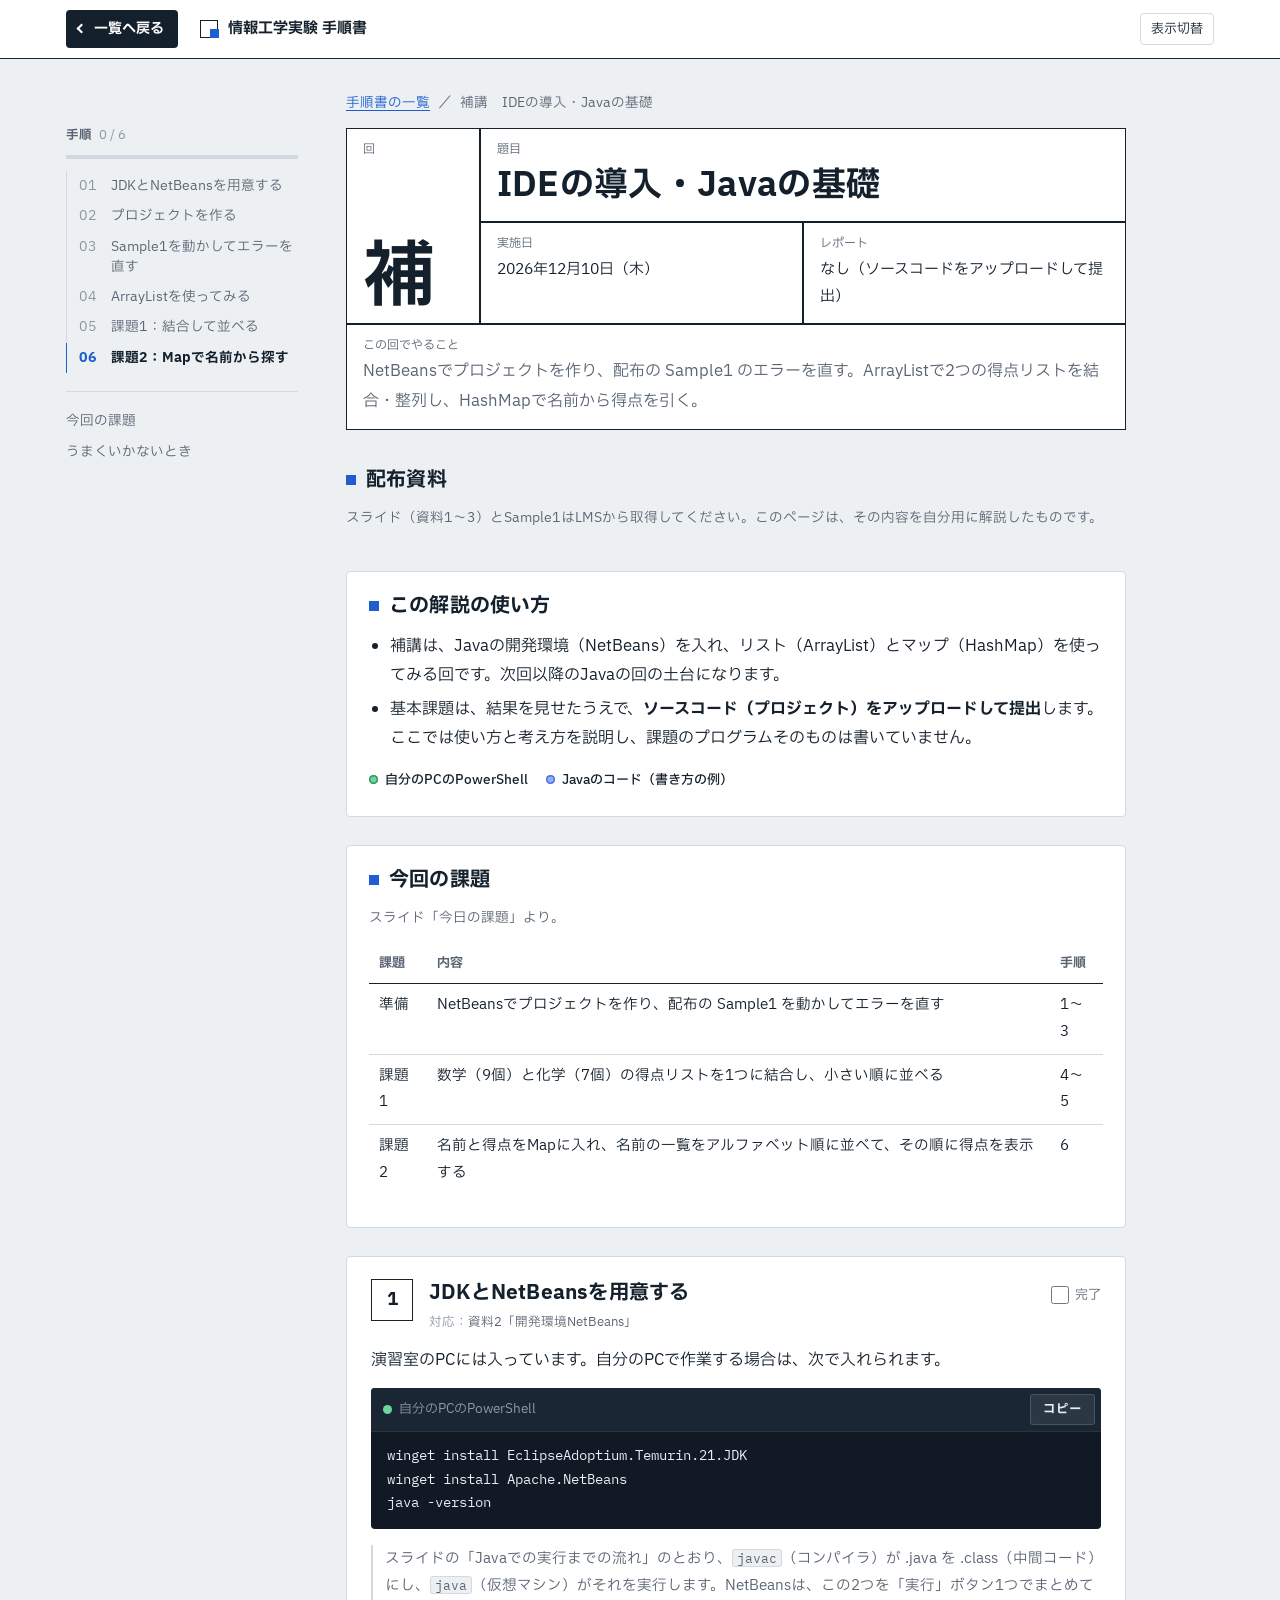
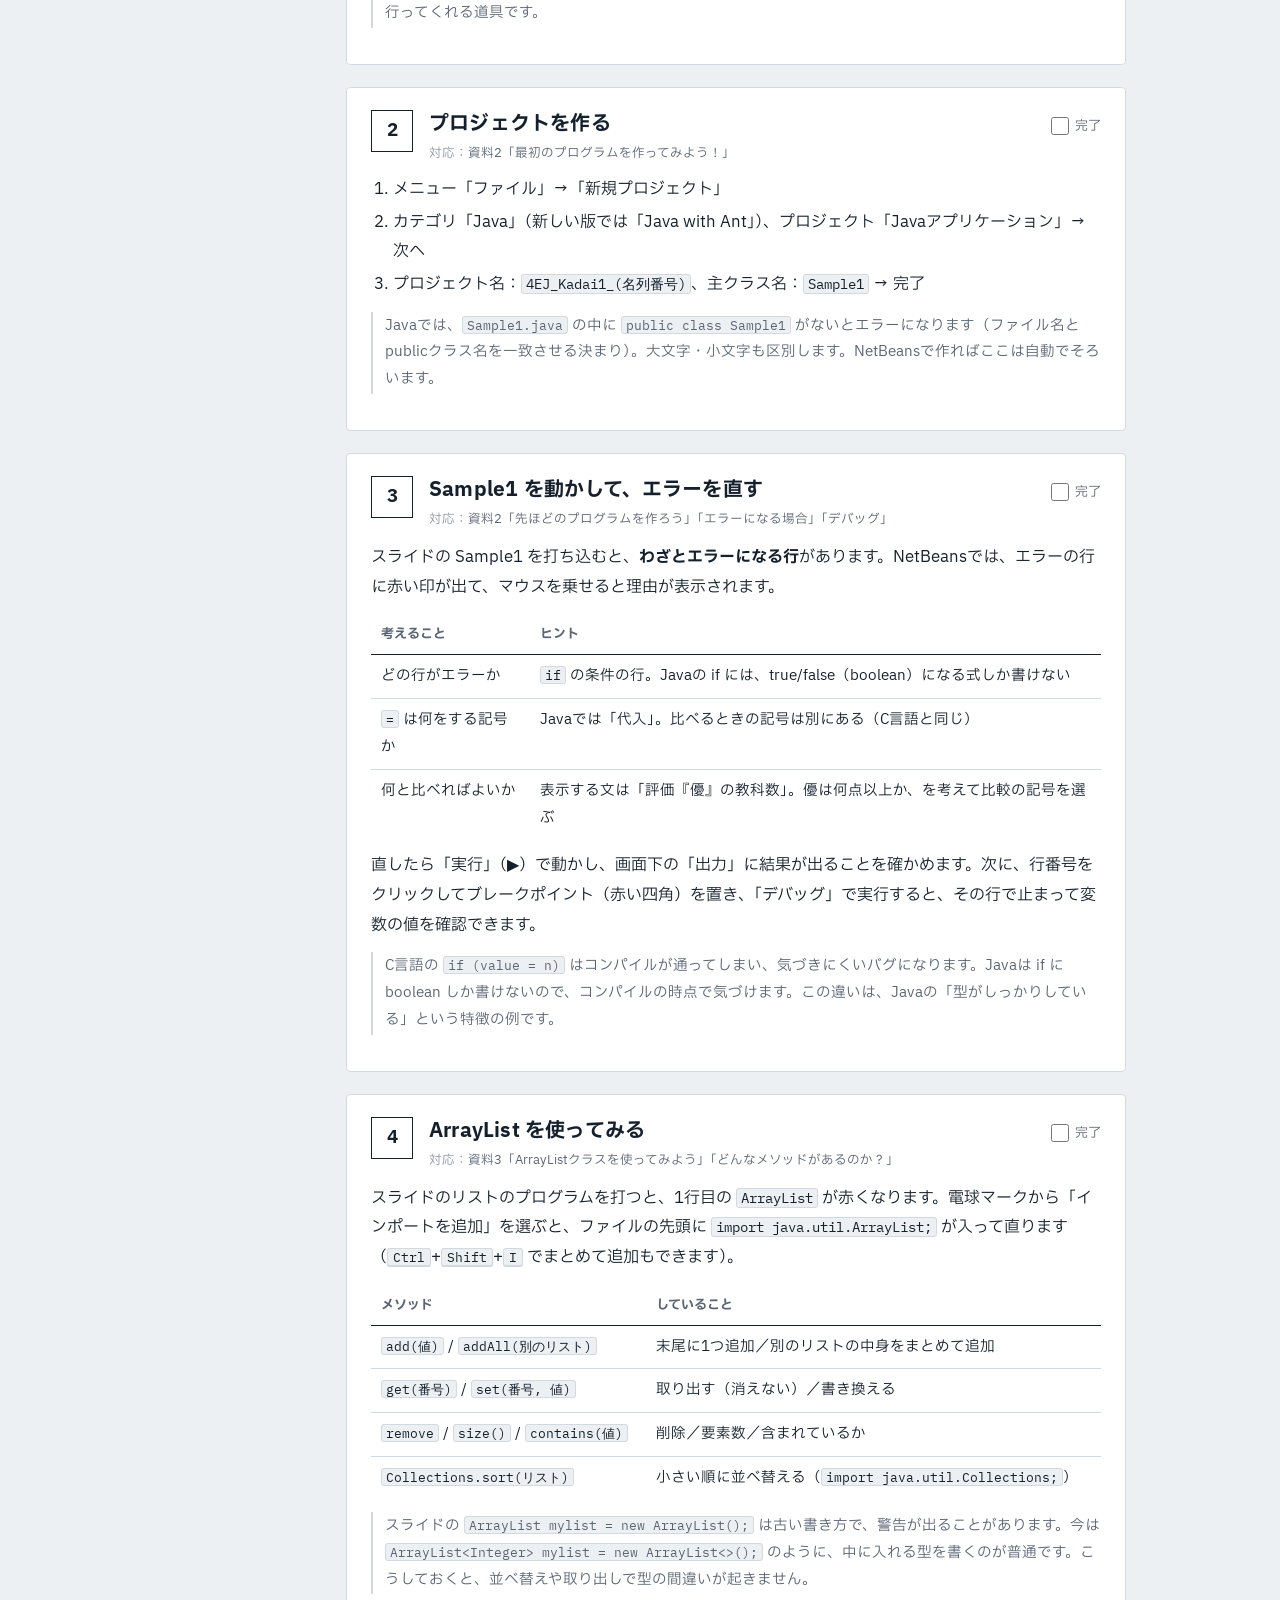
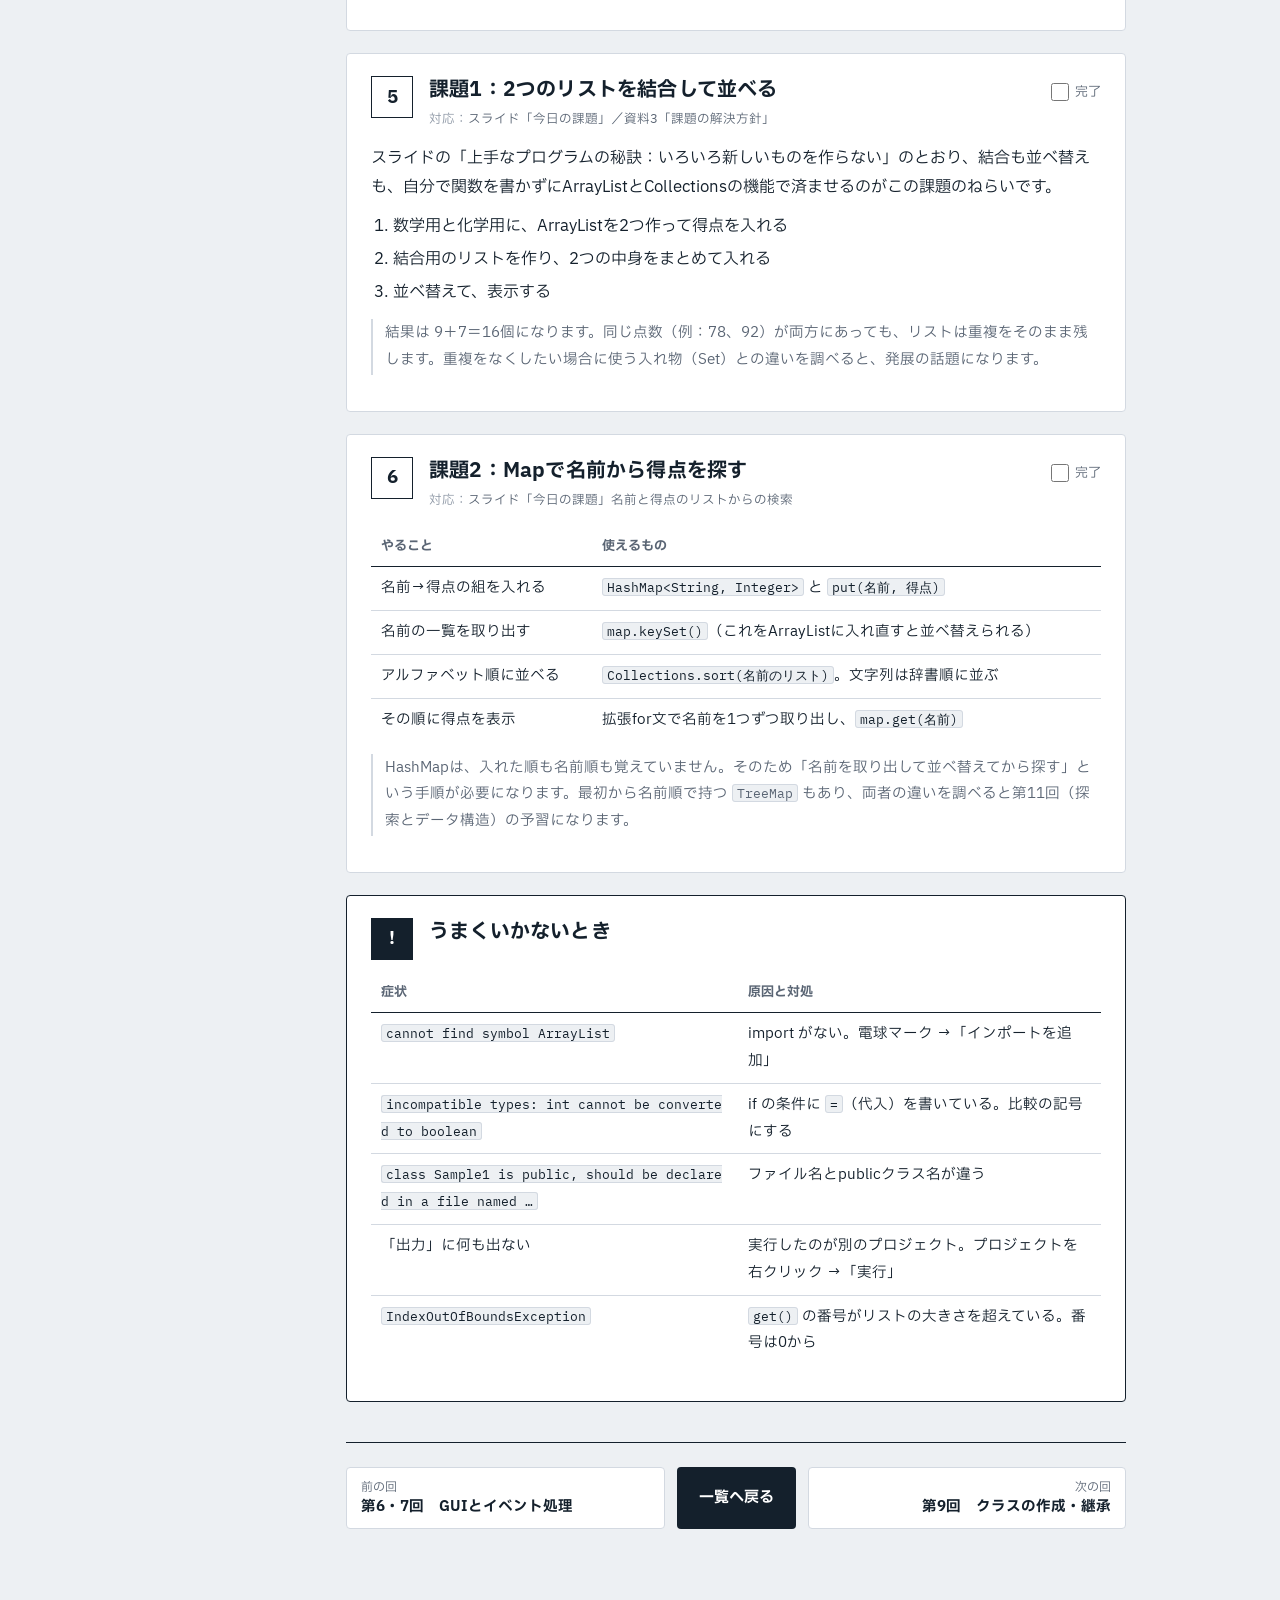
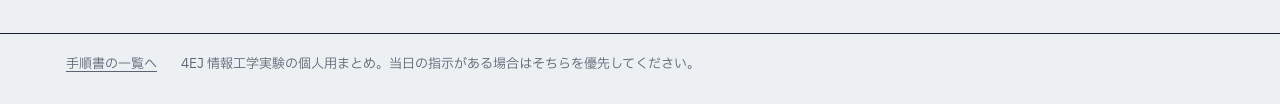
==== lab-hoko.html @ 569abc3a "第2回につまずき解説を追加、第6〜11回の解説ページを追加 Co-Authored-By: Claude Opus 5.5 <noreply@anthropic.com> Claude-Session" ====
<!DOCTYPE html>
<html lang="ja">
<head>
<meta charset="utf-8">
<meta name="viewport" content="width=device-width, initial-scale=1, viewport-fit=cover">
<title>補講 IDEの導入・Javaの基礎｜情報工学実験 手順書</title>
<meta name="description" content="NetBeansの導入と、ArrayList・HashMapを使う補講の課題の考え方。">
<meta name="theme-color" content="#14202C">
<link rel="preconnect" href="https://fonts.googleapis.com"><link rel="preconnect" href="https://fonts.gstatic.com" crossorigin>
<link href="https://fonts.googleapis.com/css2?family=IBM+Plex+Mono:wght@400;500&family=IBM+Plex+Sans+JP:wght@400;500;700&display=swap" rel="stylesheet">
<link rel="stylesheet" href="assets/style.css?v=20261013d">
</head>
<body data-lab="lab-hoko" data-label-ssh="Javaのコード（書き方の例）" data-label-win="自分のPCのPowerShell">
<a class="skip" href="#content">本文へ移動</a>
<header class="topbar"><div class="topbar-in">
  <a class="back" href="./">一覧へ戻る</a>
  <a class="brand brand-sub" href="./"><span class="brand-mark" aria-hidden="true"></span>情報工学実験 手順書</a>
  <div class="top-right">
    <button class="theme-btn" id="theme-btn" type="button">表示切替</button>
  </div>
</div></header>
<div class="layout">
  <aside class="rail" aria-label="手順の目次"><div class="rail-in">
    <p class="rail-title">手順 <span class="rail-prog" id="prog-text" aria-live="polite"></span></p>
    <div class="prog-track rail-track"><div class="prog-fill" id="prog-fill"></div></div>
    <ol id="toc"></ol>
    <ul class="rail-extra"><li><a href="#mission">今回の課題</a></li><li><a href="#trouble">うまくいかないとき</a></li></ul>
  </div></aside>
  <main id="content">
<nav class="crumb" aria-label="現在の位置"><a href="./">手順書の一覧</a><span aria-hidden="true">／</span><span>補講　IDEの導入・Javaの基礎</span></nav>
<section class="tb" aria-label="この回の概要">
  <div class="tb-no"><span class="tb-k">回</span><span class="tb-num">補</span></div>
  <div class="tb-title"><span class="tb-k">題目</span><h1>IDEの導入・Javaの基礎</h1></div>
  <div class="tb-date"><span class="tb-k">実施日</span>2026年12月10日（木）</div>
  <div class="tb-rep"><span class="tb-k">レポート</span>なし（ソースコードをアップロードして提出）</div>
  <div class="tb-sum"><span class="tb-k">この回でやること</span>NetBeansでプロジェクトを作り、配布の Sample1 のエラーを直す。ArrayListで2つの得点リストを結合・整列し、HashMapで名前から得点を引く。</div>
</section>
<section class="files" id="files">
  <h2 class="sec">配布資料</h2>
  <p class="files-note">スライド（資料1〜3）とSample1はLMSから取得してください。このページは、その内容を自分用に解説したものです。</p>
</section>
<details class="toc-inline"><summary>手順の一覧</summary><ol id="toc-inline"></ol></details>

<section class="panel" id="intro">
  <h2 class="sec">この解説の使い方</h2>
  <ul>
    <li>補講は、Javaの開発環境（NetBeans）を入れ、リスト（ArrayList）とマップ（HashMap）を使ってみる回です。次回以降のJavaの回の土台になります。</li>
    <li>基本課題は、結果を見せたうえで、<strong>ソースコード（プロジェクト）をアップロードして提出</strong>します。ここでは使い方と考え方を説明し、課題のプログラムそのものは書いていません。</li>
  </ul>
  <div class="legend">
    <span class="where w-win">自分のPCのPowerShell</span>
    <span class="where w-ssh">Javaのコード（書き方の例）</span>
  </div>
</section>

<section class="panel" id="mission">
  <h2 class="sec">今回の課題</h2>
  <p class="note">スライド「今日の課題」より。</p>
  <div class="tbl"><table>
    <thead><tr><th>課題</th><th>内容</th><th>手順</th></tr></thead>
    <tbody>
      <tr><td>準備</td><td>NetBeansでプロジェクトを作り、配布の Sample1 を動かしてエラーを直す</td><td>1〜3</td></tr>
      <tr><td>課題1</td><td>数学（9個）と化学（7個）の得点リストを1つに結合し、小さい順に並べる</td><td>4〜5</td></tr>
      <tr><td>課題2</td><td>名前と得点をMapに入れ、名前の一覧をアルファベット順に並べて、その順に得点を表示する</td><td>6</td></tr>
    </tbody>
  </table></div>
</section>

<section class="step" id="s1" data-title="JDKとNetBeansを用意する">
  <div class="step-head"><div class="num">1</div><div><h2>JDKとNetBeansを用意する</h2><span class="slide">資料2「開発環境NetBeans」</span></div><label class="done-toggle"><input type="checkbox"><span>完了</span></label></div>
  <p>演習室のPCには入っています。自分のPCで作業する場合は、次で入れられます。</p>
  <div class="code" data-where="win"><pre>winget install EclipseAdoptium.Temurin.21.JDK
winget install Apache.NetBeans
java -version</pre></div>
  <p class="why">スライドの「Javaでの実行までの流れ」のとおり、<code class="i">javac</code>（コンパイラ）が .java を .class（中間コード）にし、<code class="i">java</code>（仮想マシン）がそれを実行します。NetBeansは、この2つを「実行」ボタン1つでまとめて行ってくれる道具です。</p>
</section>

<section class="step" id="s2" data-title="プロジェクトを作る">
  <div class="step-head"><div class="num">2</div><div><h2>プロジェクトを作る</h2><span class="slide">資料2「最初のプログラムを作ってみよう！」</span></div><label class="done-toggle"><input type="checkbox"><span>完了</span></label></div>
  <ol>
    <li>メニュー「ファイル」→「新規プロジェクト」</li>
    <li>カテゴリ「Java」（新しい版では「Java with Ant」）、プロジェクト「Javaアプリケーション」→ 次へ</li>
    <li>プロジェクト名：<code class="i">4EJ_Kadai1_(名列番号)</code>、主クラス名：<code class="i">Sample1</code> → 完了</li>
  </ol>
  <p class="why">Javaでは、<code class="i">Sample1.java</code> の中に <code class="i">public class Sample1</code> がないとエラーになります（ファイル名とpublicクラス名を一致させる決まり）。大文字・小文字も区別します。NetBeansで作ればここは自動でそろいます。</p>
</section>

<section class="step" id="s3" data-title="Sample1を動かしてエラーを直す">
  <div class="step-head"><div class="num">3</div><div><h2>Sample1 を動かして、エラーを直す</h2><span class="slide">資料2「先ほどのプログラムを作ろう」「エラーになる場合」「デバッグ」</span></div><label class="done-toggle"><input type="checkbox"><span>完了</span></label></div>
  <p>スライドの Sample1 を打ち込むと、<strong>わざとエラーになる行</strong>があります。NetBeansでは、エラーの行に赤い印が出て、マウスを乗せると理由が表示されます。</p>
  <div class="tbl"><table>
    <thead><tr><th>考えること</th><th>ヒント</th></tr></thead>
    <tbody>
      <tr><td>どの行がエラーか</td><td><code class="i">if</code> の条件の行。Javaの if には、true/false（boolean）になる式しか書けない</td></tr>
      <tr><td><code class="i">=</code> は何をする記号か</td><td>Javaでは「代入」。比べるときの記号は別にある（C言語と同じ）</td></tr>
      <tr><td>何と比べればよいか</td><td>表示する文は「評価『優』の教科数」。優は何点以上か、を考えて比較の記号を選ぶ</td></tr>
    </tbody>
  </table></div>
  <p>直したら「実行」（▶）で動かし、画面下の「出力」に結果が出ることを確かめます。次に、行番号をクリックしてブレークポイント（赤い四角）を置き、「デバッグ」で実行すると、その行で止まって変数の値を確認できます。</p>
  <p class="why">C言語の <code class="i">if (value = n)</code> はコンパイルが通ってしまい、気づきにくいバグになります。Javaは if に boolean しか書けないので、コンパイルの時点で気づけます。この違いは、Javaの「型がしっかりしている」という特徴の例です。</p>
</section>

<section class="step" id="s4" data-title="ArrayListを使ってみる">
  <div class="step-head"><div class="num">4</div><div><h2>ArrayList を使ってみる</h2><span class="slide">資料3「ArrayListクラスを使ってみよう」「どんなメソッドがあるのか？」</span></div><label class="done-toggle"><input type="checkbox"><span>完了</span></label></div>
  <p>スライドのリストのプログラムを打つと、1行目の <code class="i">ArrayList</code> が赤くなります。電球マークから「インポートを追加」を選ぶと、ファイルの先頭に <code class="i">import java.util.ArrayList;</code> が入って直ります（<kbd>Ctrl</kbd>+<kbd>Shift</kbd>+<kbd>I</kbd> でまとめて追加もできます）。</p>
  <div class="tbl"><table>
    <thead><tr><th>メソッド</th><th>していること</th></tr></thead>
    <tbody>
      <tr><td><code class="i">add(値)</code> / <code class="i">addAll(別のリスト)</code></td><td>末尾に1つ追加／別のリストの中身をまとめて追加</td></tr>
      <tr><td><code class="i">get(番号)</code> / <code class="i">set(番号, 値)</code></td><td>取り出す（消えない）／書き換える</td></tr>
      <tr><td><code class="i">remove</code> / <code class="i">size()</code> / <code class="i">contains(値)</code></td><td>削除／要素数／含まれているか</td></tr>
      <tr><td><code class="i">Collections.sort(リスト)</code></td><td>小さい順に並べ替える（<code class="i">import java.util.Collections;</code>）</td></tr>
    </tbody>
  </table></div>
  <p class="why">スライドの <code class="i">ArrayList mylist = new ArrayList();</code> は古い書き方で、警告が出ることがあります。今は <code class="i">ArrayList&lt;Integer&gt; mylist = new ArrayList&lt;&gt;();</code> のように、中に入れる型を書くのが普通です。こうしておくと、並べ替えや取り出しで型の間違いが起きません。</p>
</section>

<section class="step" id="s5" data-title="課題1：結合して並べる">
  <div class="step-head"><div class="num">5</div><div><h2>課題1：2つのリストを結合して並べる</h2><span class="slide">スライド「今日の課題」／資料3「課題の解決方針」</span></div><label class="done-toggle"><input type="checkbox"><span>完了</span></label></div>
  <p>スライドの「上手なプログラムの秘訣：いろいろ新しいものを作らない」のとおり、結合も並べ替えも、自分で関数を書かずにArrayListとCollectionsの機能で済ませるのがこの課題のねらいです。</p>
  <ol>
    <li>数学用と化学用に、ArrayListを2つ作って得点を入れる</li>
    <li>結合用のリストを作り、2つの中身をまとめて入れる</li>
    <li>並べ替えて、表示する</li>
  </ol>
  <p class="why">結果は 9＋7＝16個になります。同じ点数（例：78、92）が両方にあっても、リストは重複をそのまま残します。重複をなくしたい場合に使う入れ物（Set）との違いを調べると、発展の話題になります。</p>
</section>

<section class="step" id="s6" data-title="課題2：Mapで名前から探す">
  <div class="step-head"><div class="num">6</div><div><h2>課題2：Mapで名前から得点を探す</h2><span class="slide">スライド「今日の課題」名前と得点のリストからの検索</span></div><label class="done-toggle"><input type="checkbox"><span>完了</span></label></div>
  <div class="tbl"><table>
    <thead><tr><th>やること</th><th>使えるもの</th></tr></thead>
    <tbody>
      <tr><td>名前→得点の組を入れる</td><td><code class="i">HashMap&lt;String, Integer&gt;</code> と <code class="i">put(名前, 得点)</code></td></tr>
      <tr><td>名前の一覧を取り出す</td><td><code class="i">map.keySet()</code>（これをArrayListに入れ直すと並べ替えられる）</td></tr>
      <tr><td>アルファベット順に並べる</td><td><code class="i">Collections.sort(名前のリスト)</code>。文字列は辞書順に並ぶ</td></tr>
      <tr><td>その順に得点を表示</td><td>拡張for文で名前を1つずつ取り出し、<code class="i">map.get(名前)</code></td></tr>
    </tbody>
  </table></div>
  <p class="why">HashMapは、入れた順も名前順も覚えていません。そのため「名前を取り出して並べ替えてから探す」という手順が必要になります。最初から名前順で持つ <code class="i">TreeMap</code> もあり、両者の違いを調べると第11回（探索とデータ構造）の予習になります。</p>
</section>

<section class="step special" id="trouble" data-notoc>
  <div class="step-head"><div class="num">!</div><div><h2>うまくいかないとき</h2></div></div>
  <div class="tbl"><table>
    <thead><tr><th>症状</th><th>原因と対処</th></tr></thead>
    <tbody>
      <tr><td><code class="i">cannot find symbol ArrayList</code></td><td>import がない。電球マーク →「インポートを追加」</td></tr>
      <tr><td><code class="i">incompatible types: int cannot be converted to boolean</code></td><td>if の条件に <code class="i">=</code>（代入）を書いている。比較の記号にする</td></tr>
      <tr><td><code class="i">class Sample1 is public, should be declared in a file named …</code></td><td>ファイル名とpublicクラス名が違う</td></tr>
      <tr><td>「出力」に何も出ない</td><td>実行したのが別のプロジェクト。プロジェクトを右クリック →「実行」</td></tr>
      <tr><td><code class="i">IndexOutOfBoundsException</code></td><td><code class="i">get()</code> の番号がリストの大きさを超えている。番号は0から</td></tr>
    </tbody>
  </table></div>
</section>

<nav class="pager" aria-label="ほかの回へ">
  <a class="pager-item" href="lab6.html"><span class="pager-k">前の回</span>第6・7回　GUIとイベント処理</a>
  <a class="pager-home" href="./">一覧へ戻る</a>
  <a class="pager-item" href="lab9.html"><span class="pager-k">次の回</span>第9回　クラスの作成・継承</a>
</nav>
  </main>
</div>
<footer class="site-foot"><div class="site-foot-in"><a href="./">手順書の一覧へ</a><span>4EJ 情報工学実験の個人用まとめ。当日の指示がある場合はそちらを優先してください。</span></div></footer>
<script src="assets/app.js?v=20261013d"></script>
</body>
</html>
---- assets/style.css ----
/* 情報工学実験 手順書 — 共通スタイル
   モチーフ：図面の表題欄と実験ノート。線は製図インク、強調は製図用の青、
   書き換わる値だけを蛍光マーカーの黄で示す。 */

:root{
  --bg:#EDF0F3; --surface:#FFFFFF; --ink:#14202C; --sub:#5A6574; --faint:#8B95A3;
  --line:#D3D9E1; --rule:#14202C;
  --accent:#1D5FD1; --accent-soft:#E7EEFC;
  --mark:#FFE36E; --mark-ink:#14202C;
  --ok:#23845A; --ok-soft:#E3F3EA;
  --warn:#C23A2E; --warn-soft:#FBE9E7;
  --tip:#8A5D00; --tip-soft:#FFF5D6; --tip-line:#E3B341;
  --term:#111A24; --term-bar:#1A2633; --term-ink:#E6EDF5; --term-dim:#8D9BB0;
  --c-local:#F2B33D; --c-ssh:#8FB0FF; --c-win:#6FD3A0;
  --sans:"IBM Plex Sans JP","Hiragino Kaku Gothic ProN","Yu Gothic UI","Meiryo",system-ui,sans-serif;
  --mono:"IBM Plex Mono","BIZ UDGothic",Consolas,monospace;
  --radius:4px;
  color-scheme:light;
}
@media (prefers-color-scheme:dark){
  :root:not([data-theme="light"]){
    --bg:#0E141B; --surface:#151E28; --ink:#E5EBF2; --sub:#9AA6B6; --faint:#6C7889;
    --line:#273343; --rule:#C9D3DF;
    --accent:#86A9FF; --accent-soft:#1B2944;
    --ok:#5CC491; --ok-soft:#14301F;
    --warn:#F07C70; --warn-soft:#38201D;
    --tip:#F2C14E; --tip-soft:#2F2710; --tip-line:#8A6A1E;
    --term:#091017; --term-bar:#121B26;
    color-scheme:dark;
  }
}
:root[data-theme="dark"]{
  --bg:#0E141B; --surface:#151E28; --ink:#E5EBF2; --sub:#9AA6B6; --faint:#6C7889;
  --line:#273343; --rule:#C9D3DF;
  --accent:#86A9FF; --accent-soft:#1B2944;
  --ok:#5CC491; --ok-soft:#14301F;
  --warn:#F07C70; --warn-soft:#38201D;
  --tip:#F2C14E; --tip-soft:#2F2710; --tip-line:#8A6A1E;
  --term:#091017; --term-bar:#121B26;
  color-scheme:dark;
}

*,*::before,*::after{box-sizing:border-box}
html{scroll-padding-top:96px;-webkit-text-size-adjust:100%}
@media (prefers-reduced-motion:no-preference){html{scroll-behavior:smooth}}
body{margin:0;background:var(--bg);color:var(--ink);font-family:var(--sans);font-size:16px;line-height:1.85;font-feature-settings:"palt" 0;
  padding-bottom:env(safe-area-inset-bottom,0px)}
a{color:var(--accent);text-underline-offset:3px}
:focus-visible{outline:2px solid var(--accent);outline-offset:2px;border-radius:2px}
h1,h2,h3{line-height:1.4;letter-spacing:.01em}
p{margin:.6em 0}
.skip{position:absolute;left:-9999px;top:0}
.skip:focus{left:16px;top:8px;z-index:50;background:var(--surface);padding:6px 12px}

/* ── 上部バー ─────────────────────────── */
.topbar{position:sticky;top:0;z-index:20;background:var(--surface);border-bottom:1.5px solid var(--rule);padding-top:env(safe-area-inset-top,0px)}
.topbar-in{max-width:1180px;margin:0 auto;padding:10px 16px;display:flex;flex-wrap:wrap;align-items:center;gap:10px 22px}
.brand{display:flex;align-items:center;gap:10px;font-weight:700;color:var(--ink);text-decoration:none;font-size:15px;white-space:nowrap}
.brand-mark{width:18px;height:18px;border:1.5px solid var(--rule);position:relative;flex:none}
.brand-mark::after{content:"";position:absolute;right:-1.5px;bottom:-1.5px;width:9px;height:9px;background:var(--accent)}
.fields{display:flex;flex-wrap:wrap;gap:8px 16px}
.fields label{display:flex;align-items:center;gap:8px;font-size:13px;color:var(--sub)}
.fields input{font-family:var(--mono);font-size:14px;width:152px;padding:5px 9px;border:1.5px solid var(--line);border-radius:var(--radius);background:var(--bg);color:var(--ink)}
.fields input:focus{outline:none;border-color:var(--accent);background:var(--surface)}
.fields input:not(:placeholder-shown){background:var(--mark);color:var(--mark-ink);border-color:var(--mark)}
.top-right{margin-left:auto;display:flex;align-items:center;gap:14px}
.prog{display:flex;align-items:center;gap:8px;font-size:13px;color:var(--sub);font-variant-numeric:tabular-nums}
.prog-track{width:96px;height:4px;background:var(--line)}
.prog-fill{height:100%;width:0;background:var(--ok);transition:width .25s}
.theme-btn{font:inherit;font-size:13px;color:var(--ink);background:none;border:1.5px solid var(--line);border-radius:var(--radius);padding:3px 10px;cursor:pointer}
.theme-btn:hover{border-color:var(--ink)}

/* ── 2カラム ─────────────────────────── */
.layout{max-width:1180px;margin:0 auto;padding:0 16px;display:grid;grid-template-columns:1fr;gap:0 48px}
@media (min-width:1040px){.layout{grid-template-columns:232px minmax(0,1fr)}}
main{min-width:0;max-width:780px;padding:32px 0 80px}

.rail{display:none}
@media (min-width:1040px){
  .rail{display:block}
  .rail-in{position:sticky;top:92px;max-height:calc(100vh - 110px);overflow:auto;padding:32px 0 24px}
}
.rail-title{font-size:12.5px;color:var(--sub);margin:0 0 8px;font-weight:700}
#toc{list-style:none;margin:0;padding:0;border-left:1.5px solid var(--line)}
#toc li a{display:grid;grid-template-columns:28px 1fr;gap:4px;padding:5px 0 5px 12px;margin-left:-1.5px;border-left:1.5px solid transparent;color:var(--sub);text-decoration:none;font-size:13.5px;line-height:1.5}
#toc li a:hover{color:var(--ink)}
#toc .tn{font-variant-numeric:tabular-nums;color:var(--faint)}
#toc li.active a{border-left-color:var(--accent);color:var(--ink);font-weight:700}
#toc li.active .tn{color:var(--accent)}
#toc li.done a{color:var(--faint);text-decoration:line-through;text-decoration-color:var(--line)}
#toc li.done .tn{color:var(--ok)}
.rail-extra{list-style:none;margin:18px 0 0;padding:14px 0 0;border-top:1.5px solid var(--line);font-size:13.5px}
.rail-extra a{color:var(--sub);text-decoration:none;display:block;padding:3px 0}
.rail-extra a:hover{color:var(--ink)}

/* 狭い画面では目次を本文の上に折りたたんで出す */
.toc-inline{margin:0 0 28px;border:1.5px solid var(--line);background:var(--surface);border-radius:var(--radius)}
.toc-inline summary{cursor:pointer;padding:10px 16px;font-weight:700;font-size:15px}
.toc-inline ol{margin:0;padding:4px 16px 14px 2.6em;font-size:14.5px}
.toc-inline li.done a{color:var(--faint);text-decoration:line-through}
@media (min-width:1040px){.toc-inline{display:none}}

/* ── 表題欄 ─────────────────────────── */
.tb{display:grid;grid-template-columns:132px 1fr 1fr;grid-template-areas:"no title title" "no date rep" "sum sum sum";
  gap:1.5px;background:var(--rule);border:1.5px solid var(--rule);margin:0 0 36px}
.tb>*{background:var(--surface);padding:12px 16px;min-width:0}
.tb-k{display:block;font-size:12px;color:var(--sub);line-height:1.4;margin-bottom:4px}
.tb-no{grid-area:no;display:flex;flex-direction:column;justify-content:space-between}
.tb-num{font-size:72px;font-weight:700;line-height:.9;letter-spacing:-.04em;font-variant-numeric:tabular-nums}
.tb-num small{display:block;font-size:15px;font-weight:500;letter-spacing:0;margin-top:10px;line-height:1}
.tb-title{grid-area:title}
.tb-title h1{font-size:clamp(24px,3.6vw,34px);margin:0;font-weight:700}
.tb-date{grid-area:date}.tb-rep{grid-area:rep}.tb-sum{grid-area:sum;color:var(--sub)}
.tb-date,.tb-rep{font-size:15px}
@media (max-width:620px){
  .tb{grid-template-columns:96px 1fr;grid-template-areas:"no title" "date date" "rep rep" "sum sum"}
  .tb-num{font-size:52px}
}

/* ── 見出しと汎用ブロック ─────────────────── */
.sec{font-size:20px;margin:0 0 12px;display:flex;align-items:center;gap:10px}
.sec::before{content:"";width:10px;height:10px;background:var(--accent);flex:none}
.panel{background:var(--surface);border:1.5px solid var(--line);border-radius:var(--radius);padding:20px 22px;margin:0 0 28px}
.panel>:first-child{margin-top:0}
.panel ul{margin:8px 0;padding-left:1.3em}
.panel li{margin:4px 0}

.legend{display:flex;flex-wrap:wrap;gap:8px 18px;margin:14px 0 4px;font-size:13.5px;color:var(--sub)}
.where{display:inline-flex;align-items:center;gap:7px;font-size:13px;font-weight:500}
.where::before{content:"";width:9px;height:9px;border-radius:50%;flex:none}
.w-local::before{background:var(--c-local)}.w-ssh::before{background:var(--c-ssh)}.w-win::before{background:var(--c-win)}
.legend .where{color:var(--ink)}
.legend .w-local::before{box-shadow:0 0 0 1.5px #B9821A inset}
.legend .w-ssh::before{box-shadow:0 0 0 1.5px #4F74D9 inset}
.legend .w-win::before{box-shadow:0 0 0 1.5px #2E9A63 inset}

.box{border-radius:var(--radius);padding:12px 16px;margin:14px 0;font-size:15px;border:1.5px solid}
.box strong{display:block;margin-bottom:2px}
.warn{background:var(--warn-soft);border-color:var(--warn)}.warn strong{color:var(--warn)}
.tip{background:var(--tip-soft);border-color:var(--tip-line)}.tip strong{color:var(--tip)}
.ok{background:var(--ok-soft);border-color:var(--ok)}.ok strong{color:var(--ok)}

.why{font-size:14.5px;color:var(--sub);border-left:2px solid var(--line);padding:1px 0 1px 12px;margin:12px 0}

kbd{font-family:var(--mono);font-size:12.5px;border:1px solid var(--line);border-bottom-width:2.5px;border-radius:3px;padding:0 5px;background:var(--bg);color:var(--ink);white-space:nowrap}
code.i{font-family:var(--mono);font-size:.875em;background:var(--bg);border:1px solid var(--line);border-radius:3px;padding:0 4px;word-break:break-all}

.tbl{overflow-x:auto;margin:12px 0}
table{border-collapse:collapse;width:100%;font-size:14.5px;min-width:480px}
th,td{border-bottom:1px solid var(--line);padding:8px 10px;text-align:left;vertical-align:top}
th{font-weight:700;font-size:13px;color:var(--sub);border-bottom:1.5px solid var(--rule)}
tbody tr:last-child td{border-bottom:0}

details{margin:14px 0;border:1.5px dashed var(--line);border-radius:var(--radius);padding:8px 14px}
details summary{cursor:pointer;font-weight:700;font-size:15px}
details[open] summary{margin-bottom:6px}

/* ── 配布資料 ─────────────────────────── */
.files{margin:0 0 40px}
.file-list{list-style:none;margin:0;padding:0;border-top:1.5px solid var(--rule)}
.file{display:grid;grid-template-columns:48px minmax(0,1fr) auto;align-items:center;gap:6px 16px;padding:14px 4px;border-bottom:1px solid var(--line)}
.ftype{width:40px;height:48px;border:1.5px solid var(--rule);display:flex;align-items:flex-end;justify-content:center;padding-bottom:5px;font-size:11px;font-weight:700;position:relative;background:var(--surface)}
.ftype::before{content:"";position:absolute;top:-1.5px;right:-1.5px;width:12px;height:12px;background:var(--bg);border-left:1.5px solid var(--rule);border-bottom:1.5px solid var(--rule)}
.ftype.pdf{color:var(--warn)}.ftype.zip{color:var(--accent)}
.fname{font-weight:700;color:var(--ink);text-decoration:none}
.fname:hover{color:var(--accent);text-decoration:underline}
.fdesc{display:block;font-size:13.5px;color:var(--sub);line-height:1.6}
.fsize{font-size:12.5px;color:var(--faint);font-variant-numeric:tabular-nums;white-space:nowrap}
.factions{display:flex;gap:8px;align-items:center}
.fbtn{font-size:13.5px;font-weight:700;text-decoration:none;padding:6px 14px;border-radius:var(--radius);border:1.5px solid var(--accent);color:var(--accent);white-space:nowrap}
.fbtn.primary{background:var(--accent);color:var(--surface)}
.fbtn:hover{filter:brightness(1.08)}
@media (max-width:620px){.file{grid-template-columns:48px minmax(0,1fr)}.factions{grid-column:2}}
.files-note{font-size:13.5px;color:var(--sub);margin-top:10px}

/* 手順中の小さなダウンロード欄 */
.dl{display:flex;align-items:center;gap:12px;flex-wrap:wrap;border:1.5px solid var(--line);border-radius:var(--radius);padding:10px 14px;margin:12px 0}
.dl a.btn{font-weight:700;font-size:14px;text-decoration:none;color:var(--surface);background:var(--accent);padding:5px 14px;border-radius:var(--radius)}
.dl .meta{font-size:13.5px;color:var(--sub)}

/* ── パート見出し・図 ─────────────────────── */
h2.part{font-size:24px;margin:56px 0 8px;padding-top:18px;border-top:1.5px solid var(--rule)}
.part-lead{max-width:66ch;margin:6px 0 16px}
.diagram{display:flex;flex-wrap:wrap;align-items:center;gap:10px;margin:16px 0 30px}
.d-box{flex:1 1 230px;background:var(--surface);border:1.5px solid var(--rule);padding:12px 14px}
.d-title{font-weight:700;margin-bottom:6px;font-size:14.5px}
.d-key{font-family:var(--mono);font-size:13px;padding:6px 9px;margin:6px 0;word-break:break-all;border-left:4px solid}
.d-key small{display:block;font-family:var(--sans);font-size:12.5px;color:var(--sub)}
.d-key.priv{background:var(--warn-soft);border-color:var(--warn)}
.d-key.pub{background:var(--accent-soft);border-color:var(--accent)}
.d-arrow{flex:0 0 auto;font-size:13px;font-weight:700;color:var(--accent);text-align:center;padding:4px 8px}
.d-arrow::after{content:"";display:block;margin:4px auto 0;width:0;height:0;border-left:12px solid var(--accent);border-top:8px solid transparent;border-bottom:8px solid transparent}
@media (max-width:560px){.d-arrow::after{border-left:8px solid transparent;border-right:8px solid transparent;border-top:12px solid var(--accent);border-bottom:0}}

/* ── 手順 ─────────────────────────── */
.step{background:var(--surface);border:1.5px solid var(--line);border-radius:var(--radius);padding:22px 24px 24px;margin:0 0 22px;position:relative}
.step-head{display:flex;gap:16px;align-items:flex-start;margin-bottom:6px}
.num{flex:none;width:42px;height:42px;display:grid;place-items:center;border:1.5px solid var(--rule);font-weight:700;font-size:18px;font-variant-numeric:tabular-nums;background:var(--surface)}
.step.done{border-color:var(--ok)}
.step.done .num{background:var(--ok);border-color:var(--ok);color:var(--surface)}
.step h2{font-size:20px;margin:0}
.slide{display:inline-block;margin-top:4px;font-size:12.5px;color:var(--sub)}
.slide::before{content:"対応：";color:var(--faint)}
.done-toggle{margin-left:auto;flex:none;display:flex;align-items:center;gap:6px;font-size:13px;color:var(--sub);cursor:pointer;user-select:none;padding:4px 0 0}
.done-toggle input{width:18px;height:18px;accent-color:var(--ok);margin:0}
.step h3{font-size:16px;margin:24px 0 4px}
.step ul,.step ol{margin:8px 0;padding-left:1.4em}
.step li{margin:3px 0}
.step.special{border-color:var(--rule)}
.step.special .num{background:var(--ink);color:var(--surface);border-color:var(--ink)}
@media (max-width:560px){.step{padding:18px 16px 20px}.step-head{gap:12px}.done-toggle span{display:none}}

/* ── コード（端末） ─────────────────────── */
.code{margin:12px 0 16px;border-radius:var(--radius);overflow:hidden;background:var(--term)}
.code-top{display:flex;align-items:center;gap:10px;padding:6px 6px 6px 12px;background:var(--term-bar);border-bottom:1px solid rgba(255,255,255,.06)}
.code-top .where{color:var(--term-dim);font-weight:400}
.copy{margin-left:auto;font:inherit;font-size:12.5px;font-weight:700;color:var(--term-ink);background:rgba(255,255,255,.08);border:1px solid rgba(255,255,255,.14);border-radius:3px;padding:3px 12px;cursor:pointer}
.copy:hover{background:rgba(255,255,255,.16)}
.copy.ok{color:#0B1A12;background:var(--c-win);border-color:var(--c-win)}
.code pre{margin:0;padding:12px 16px 14px;overflow-x:auto;font-family:var(--mono);font-size:14px;line-height:1.7;color:var(--term-ink);white-space:pre;tab-size:4}
.code .ph{color:var(--mark-ink);background:var(--mark);border-radius:2px;padding:0 2px}

/* ── 報告例 ─────────────────────────── */
.report{border-left:4px solid var(--tip-line);background:var(--tip-soft);padding:12px 18px;font-size:15px}
.report p:first-child{margin-top:0}.report p:last-child{margin-bottom:0}

/* ── フッター ─────────────────────────── */
.site-foot{border-top:1.5px solid var(--rule);margin-top:24px}
.site-foot-in{max-width:1180px;margin:0 auto;padding:18px 16px 28px;display:flex;flex-wrap:wrap;gap:8px 24px;font-size:13px;color:var(--sub)}
.site-foot a{color:var(--sub)}

/* ── 一覧ページ ─────────────────────────── */
.home{max-width:980px;margin:0 auto;padding:36px 16px 64px}
.reg-head,.reg-row{display:grid;grid-template-columns:56px 76px minmax(0,1fr) 150px 132px;gap:0 14px;align-items:center}
.reg-head{font-size:12.5px;color:var(--sub);padding:0 4px 8px;border-bottom:1.5px solid var(--rule)}
.register{list-style:none;margin:0;padding:0}
.reg-row{padding:13px 4px;border-bottom:1px solid var(--line);color:var(--ink);text-decoration:none;font-size:15px}
.reg-no{font-weight:700;font-variant-numeric:tabular-nums;font-size:17px}
.reg-date{font-variant-numeric:tabular-nums;color:var(--sub)}
.reg-title{font-weight:500}
.reg-sub{display:block;font-size:13px;color:var(--sub);font-weight:400}
.reg-rep{font-size:13.5px;color:var(--sub)}
.reg-go{justify-self:end;font-size:13.5px;font-weight:700;padding:5px 14px;border-radius:var(--radius);white-space:nowrap}
a.reg-row .reg-go{background:var(--accent);color:var(--surface)}
a.reg-row{background:var(--surface)}
a.reg-row:hover .reg-title{color:var(--accent);text-decoration:underline;text-underline-offset:3px}
.reg-row .reg-go.soon{color:var(--faint);font-weight:400;padding-right:0}
.reg-row.off{color:var(--faint)}
.reg-row.off .reg-date,.reg-row.off .reg-rep{color:var(--faint)}
@media (max-width:760px){
  .reg-head{display:none}
  .reg-row{grid-template-columns:44px minmax(0,1fr) auto;grid-template-areas:"no title go" "no meta go";gap:2px 12px}
  .reg-no{grid-area:no;align-self:start}
  .reg-title{grid-area:title}
  .reg-date,.reg-rep{grid-area:meta;font-size:13px}
  .reg-rep{display:none}
  .reg-go{grid-area:go}
}
.home-note{font-size:13.5px;color:var(--sub);margin-top:16px}
.mark{background:var(--mark);color:var(--mark-ink);padding:0 3px;border-radius:2px}
.note{display:block;font-size:13.5px;color:var(--sub)}

/* ── 一覧へ戻る ─────────────────────── */
.back{display:inline-flex;align-items:center;gap:8px;font-size:14px;font-weight:700;color:var(--surface);background:var(--ink);text-decoration:none;padding:6px 14px 6px 12px;border-radius:var(--radius);white-space:nowrap}
.back::before{content:"";width:7px;height:7px;border-left:2px solid currentColor;border-bottom:2px solid currentColor;transform:rotate(45deg);margin-right:1px}
.back:hover{background:var(--accent)}
@media (max-width:620px){.brand-sub{display:none}}
.crumb{display:flex;flex-wrap:wrap;gap:4px 8px;font-size:13.5px;color:var(--sub);margin:0 0 12px}
.crumb a{color:var(--accent)}
.pager{display:grid;grid-template-columns:1fr auto 1fr;gap:12px;align-items:stretch;margin:40px 0 0;padding-top:24px;border-top:1.5px solid var(--rule)}
.pager-item{display:block;border:1.5px solid var(--line);background:var(--surface);border-radius:var(--radius);padding:10px 14px;color:var(--ink);text-decoration:none;font-weight:700;font-size:14.5px;line-height:1.5}
.pager-item:last-child{text-align:right}
a.pager-item:hover{border-color:var(--accent);color:var(--accent)}
.pager-item.empty{color:var(--faint);font-weight:400;background:transparent;border-style:dashed}
.pager-k{display:block;font-size:12px;font-weight:400;color:var(--sub)}
.pager-home{display:flex;align-items:center;justify-content:center;padding:0 22px;background:var(--ink);color:var(--surface);font-weight:700;text-decoration:none;border-radius:var(--radius);font-size:15px;white-space:nowrap}
.pager-home:hover{background:var(--accent)}
@media (max-width:620px){.pager{grid-template-columns:1fr 1fr}.pager-home{grid-column:1/-1;grid-row:1;padding:12px}}
@media (max-width:620px){.topbar{position:static}html{scroll-padding-top:16px}}

/* ── 補足の手順 ─────────────────────── */
.xtag{display:inline-block;margin-top:4px;font-size:12px;font-weight:700;line-height:1.6;color:var(--tip);background:var(--tip-soft);border:1px solid var(--tip-line);padding:0 8px;border-radius:3px}
.step.extra{border-style:dashed;border-color:var(--tip-line)}
.step.extra .num{border-style:dashed;border-color:var(--tip-line);color:var(--tip)}
.step.extra.done .num{border-style:solid;color:var(--surface)}
#toc .tx{display:inline-block;margin-left:6px;font-size:11px;font-weight:700;color:var(--tip);text-decoration:none}
.rail-prog{font-weight:400;color:var(--faint);margin-left:4px;font-variant-numeric:tabular-nums}
.rail-track{width:100%;margin:0 0 12px}
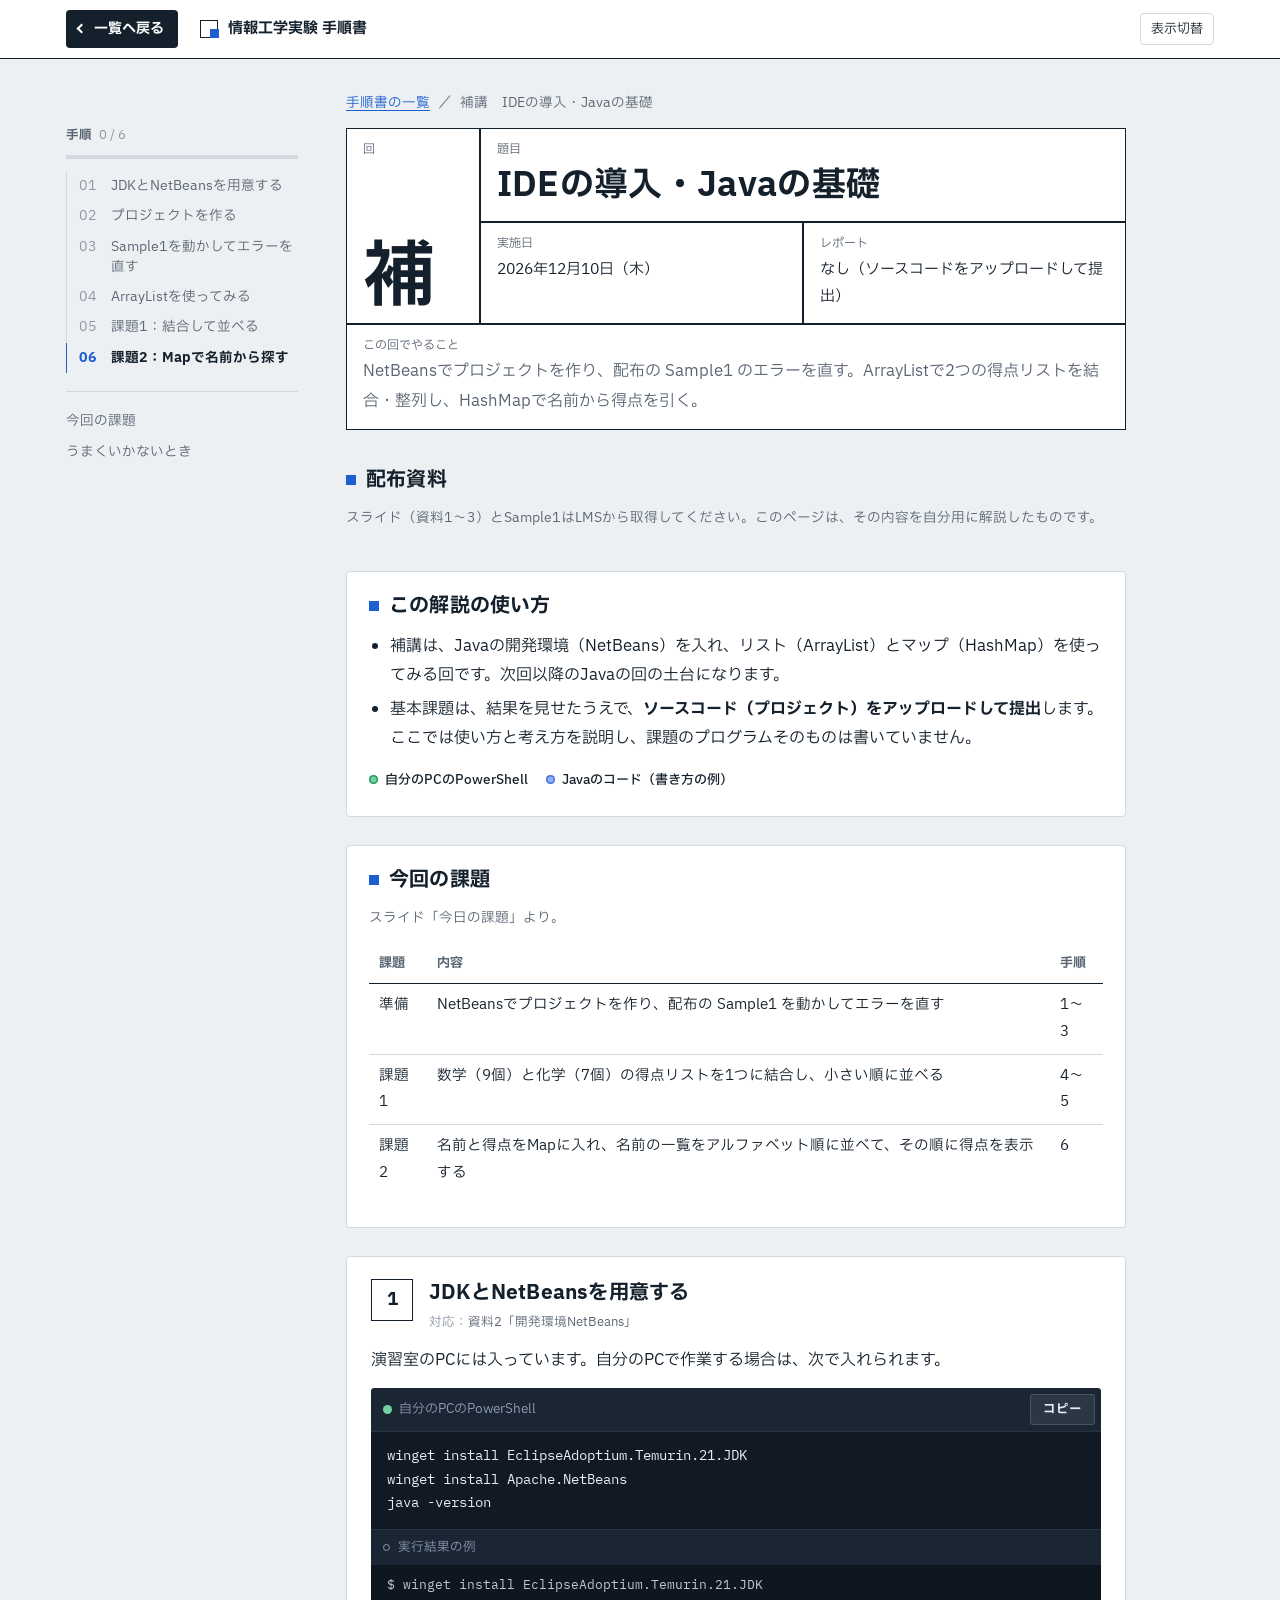
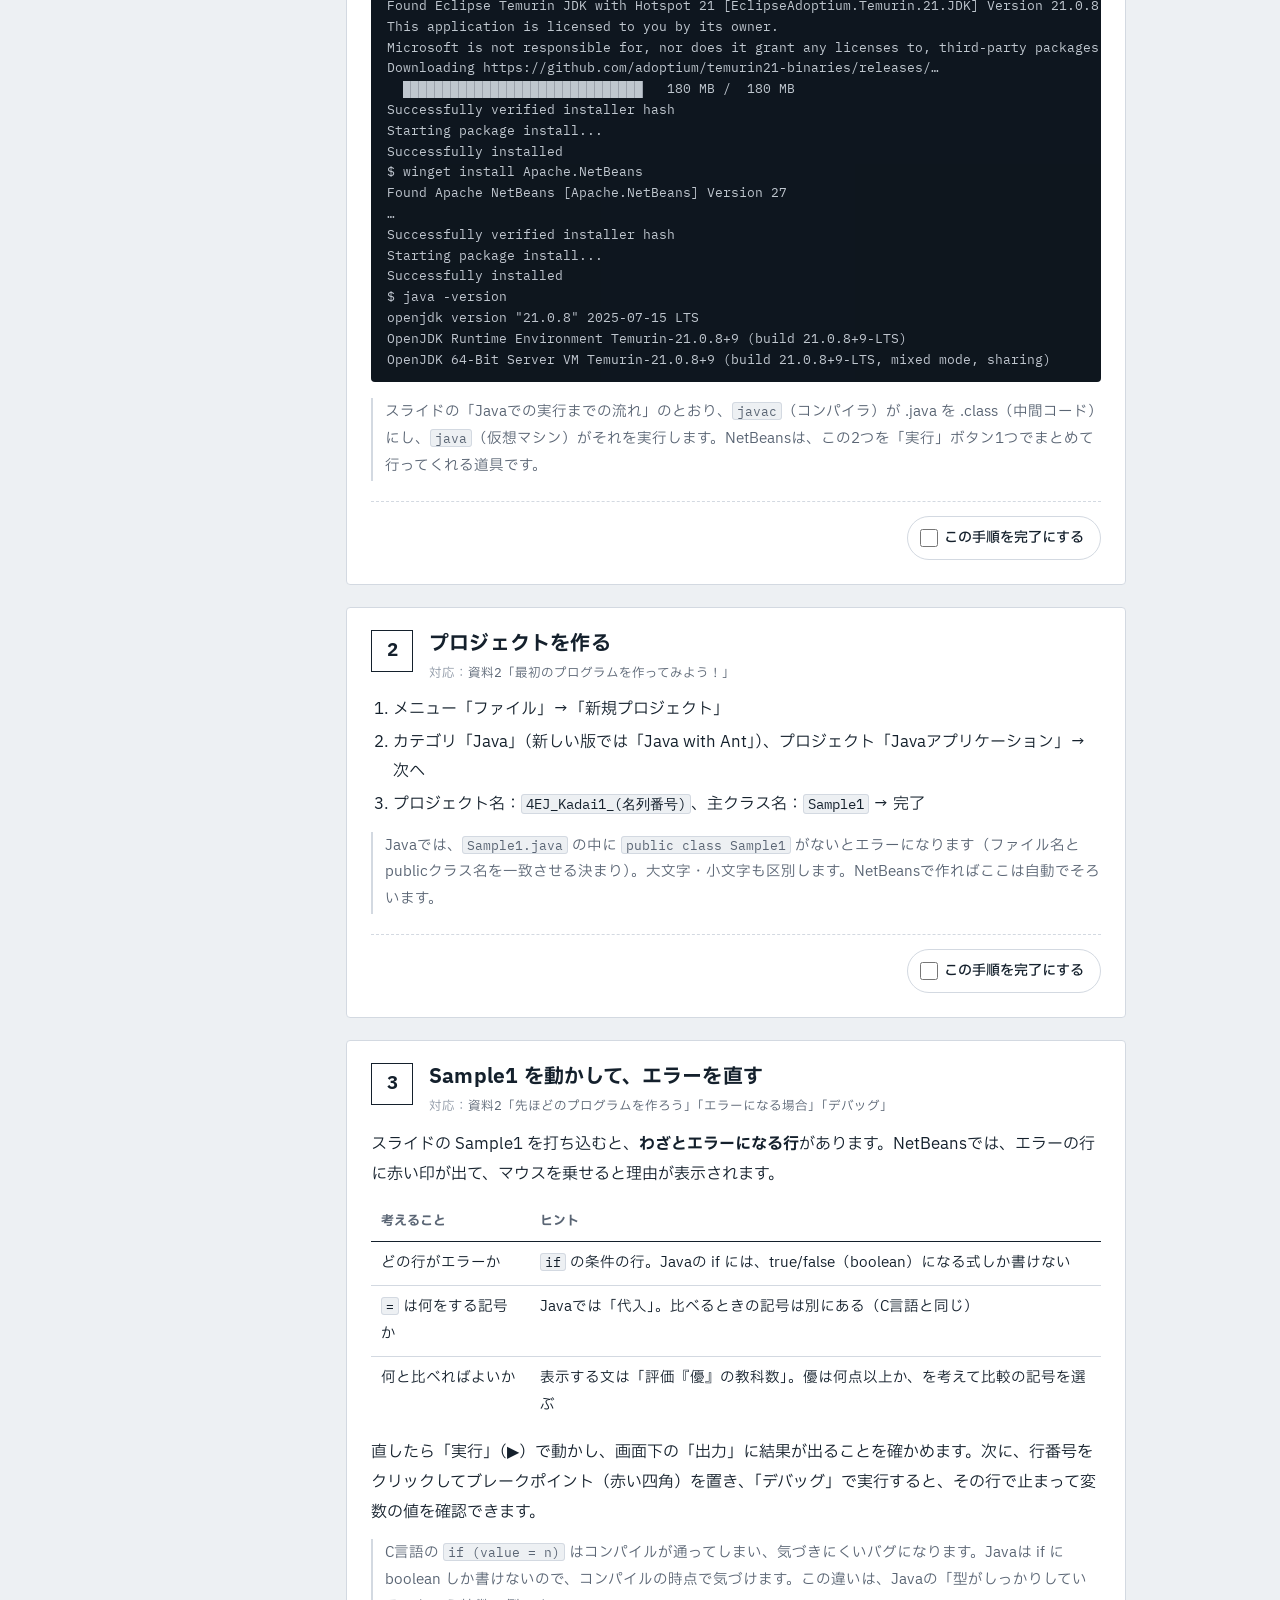
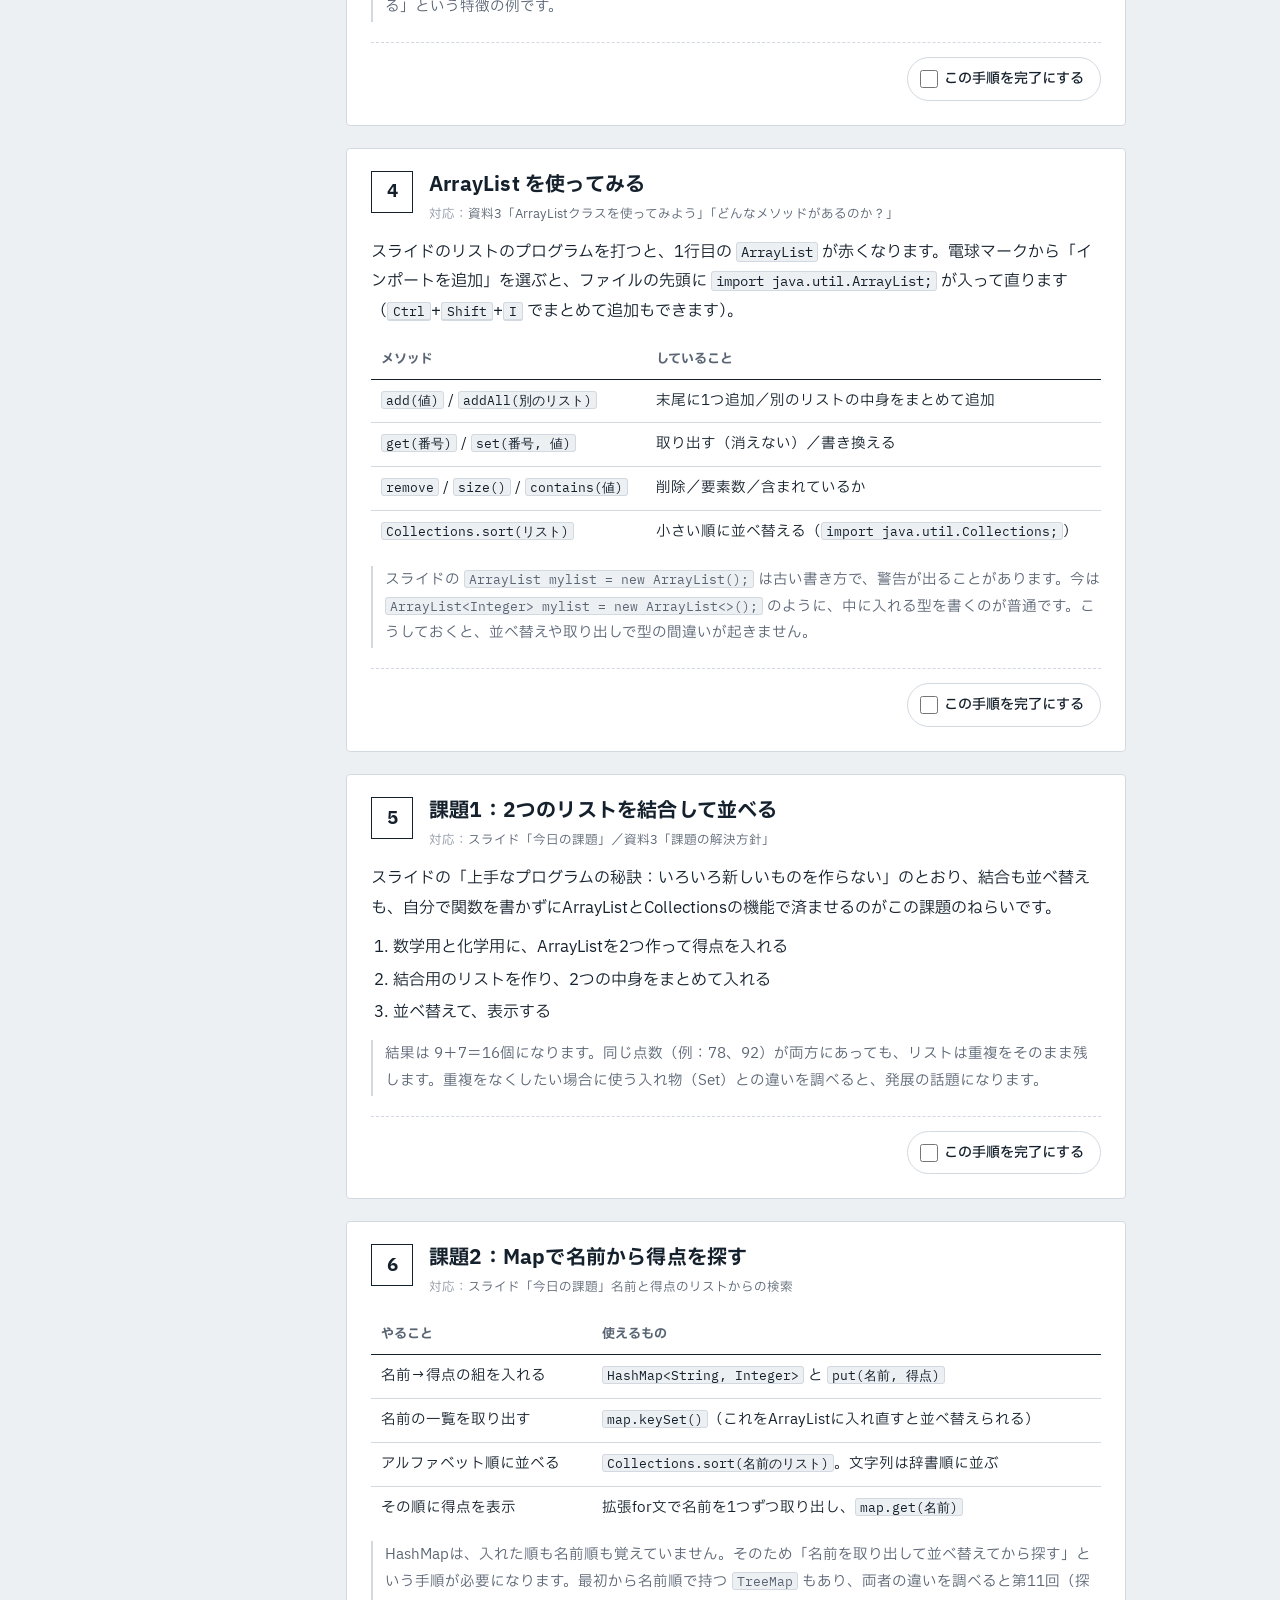
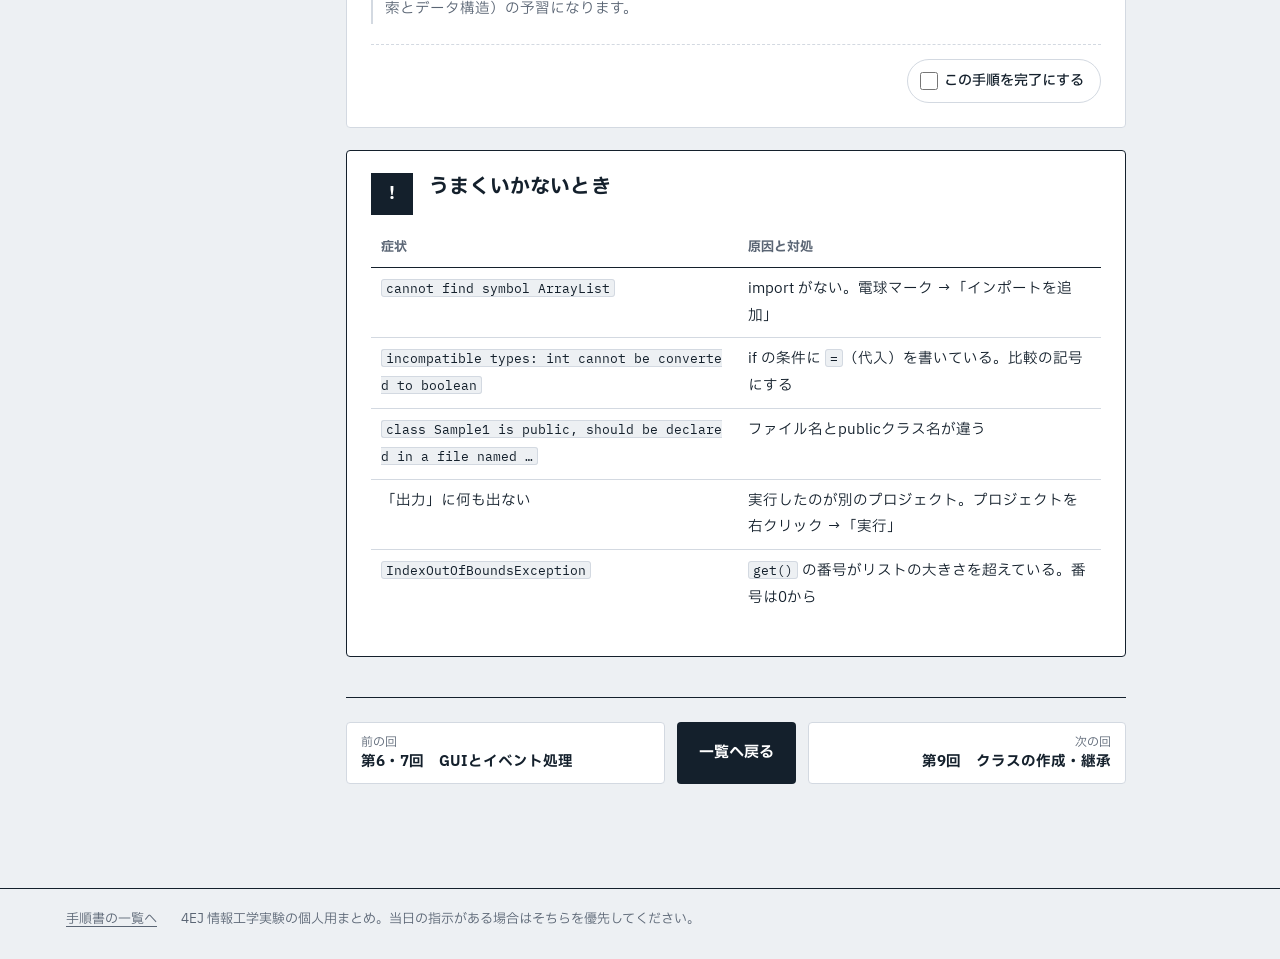
==== commit 999a2e1d: "完了チェックを各手順の最後に移動、コマンドに実行結果の例を追加、OpenCV 5.0 の記述を修正 Co-Authored-By: Claude Opus 5.5 <noreply@anthropic" ====
--- a/lab-hoko.html
+++ b/lab-hoko.html
@@ -8,7 +8,7 @@
 <meta name="theme-color" content="#14202C">
 <link rel="preconnect" href="https://fonts.googleapis.com"><link rel="preconnect" href="https://fonts.gstatic.com" crossorigin>
 <link href="https://fonts.googleapis.com/css2?family=IBM+Plex+Mono:wght@400;500&family=IBM+Plex+Sans+JP:wght@400;500;700&display=swap" rel="stylesheet">
-<link rel="stylesheet" href="assets/style.css?v=20261013d">
+<link rel="stylesheet" href="assets/style.css?v=20261013h">
 </head>
 <body data-lab="lab-hoko" data-label-ssh="Javaのコード（書き方の例）" data-label-win="自分のPCのPowerShell">
 <a class="skip" href="#content">本文へ移動</a>
@@ -71,7 +71,25 @@
   <p>演習室のPCには入っています。自分のPCで作業する場合は、次で入れられます。</p>
   <div class="code" data-where="win"><pre>winget install EclipseAdoptium.Temurin.21.JDK
 winget install Apache.NetBeans
-java -version</pre></div>
+java -version</pre><pre class="out">$ winget install EclipseAdoptium.Temurin.21.JDK
+Found Eclipse Temurin JDK with Hotspot 21 [EclipseAdoptium.Temurin.21.JDK] Version 21.0.8.9
+This application is licensed to you by its owner.
+Microsoft is not responsible for, nor does it grant any licenses to, third-party packages.
+Downloading https://github.com/adoptium/temurin21-binaries/releases/…
+  ██████████████████████████████   180 MB /  180 MB
+Successfully verified installer hash
+Starting package install...
+Successfully installed
+$ winget install Apache.NetBeans
+Found Apache NetBeans [Apache.NetBeans] Version 27
+…
+Successfully verified installer hash
+Starting package install...
+Successfully installed
+$ java -version
+openjdk version "21.0.8" 2025-07-15 LTS
+OpenJDK Runtime Environment Temurin-21.0.8+9 (build 21.0.8+9-LTS)
+OpenJDK 64-Bit Server VM Temurin-21.0.8+9 (build 21.0.8+9-LTS, mixed mode, sharing)</pre></div>
   <p class="why">スライドの「Javaでの実行までの流れ」のとおり、<code class="i">javac</code>（コンパイラ）が .java を .class（中間コード）にし、<code class="i">java</code>（仮想マシン）がそれを実行します。NetBeansは、この2つを「実行」ボタン1つでまとめて行ってくれる道具です。</p>
 </section>
 
@@ -162,6 +180,6 @@
   </main>
 </div>
 <footer class="site-foot"><div class="site-foot-in"><a href="./">手順書の一覧へ</a><span>4EJ 情報工学実験の個人用まとめ。当日の指示がある場合はそちらを優先してください。</span></div></footer>
-<script src="assets/app.js?v=20261013d"></script>
+<script src="assets/app.js?v=20261013h"></script>
 </body>
 </html>
--- a/assets/style.css
+++ b/assets/style.css
@@ -286,3 +286,26 @@
 #toc .tx{display:inline-block;margin-left:6px;font-size:11px;font-weight:700;color:var(--tip);text-decoration:none}
 .rail-prog{font-weight:400;color:var(--faint);margin-left:4px;font-variant-numeric:tabular-nums}
 .rail-track{width:100%;margin:0 0 12px}
+/* つまずきトグル */
+details.pitfall{border:1.5px solid var(--warn);border-radius:var(--radius);background:var(--warn-soft);padding:0;margin:14px 0;scroll-margin-top:80px}
+details.pitfall>summary{list-style:none;padding:11px 14px;font-weight:700;font-size:15px;display:flex;gap:10px;align-items:baseline;line-height:1.5}
+details.pitfall>summary::-webkit-details-marker{display:none}
+details.pitfall>summary::after{content:"開く";margin-left:auto;flex:none;font-size:12.5px;font-weight:500;color:var(--sub)}
+details.pitfall[open]>summary::after{content:"閉じる"}
+details.pitfall[open]>summary{margin:0;border-bottom:1.5px solid var(--warn)}
+details.pitfall>:not(summary){margin-left:14px;margin-right:14px}
+details.pitfall>:last-child{margin-bottom:14px}
+details.pitfall .pf-tag{flex:none;font-size:12px;font-weight:700;color:#fff;background:var(--warn);border-radius:4px;padding:1px 7px}
+details.pitfall .pf-tag.pf-extra{background:var(--tip)}
+details.pitfall:has(.pf-extra){border-color:var(--tip-line);background:var(--tip-soft)}
+details.pitfall:has(.pf-extra)[open]>summary{border-bottom-color:var(--tip-line)}
+/* 実行結果の例 */
+.out-top{display:flex;align-items:center;gap:8px;padding:6px 12px;font-size:12.5px;color:var(--term-dim);background:var(--term-bar);border-top:1px solid rgba(255,255,255,.07)}
+.out-top::before{content:"";width:7px;height:7px;border-radius:50%;border:1.5px solid var(--term-dim)}
+.code pre.out{font-size:13px;line-height:1.6;color:var(--term-ink);opacity:.82;background:rgba(0,0,0,.16);padding:10px 16px 12px}
+/* 完了チェック（手順の最後） */
+.step-foot{margin-top:20px;padding-top:14px;border-top:1.5px dashed var(--line);display:flex;justify-content:flex-end}
+.step-foot .done-toggle{margin:0;padding:8px 16px 8px 12px;border:1.5px solid var(--line);border-radius:999px;background:var(--surface);font-size:14px;font-weight:500;color:var(--ink)}
+.step-foot .done-toggle:hover{border-color:var(--ok)}
+.step-foot .done-toggle span{display:inline}
+.step.done .step-foot .done-toggle{border-color:var(--ok);color:var(--ok)}
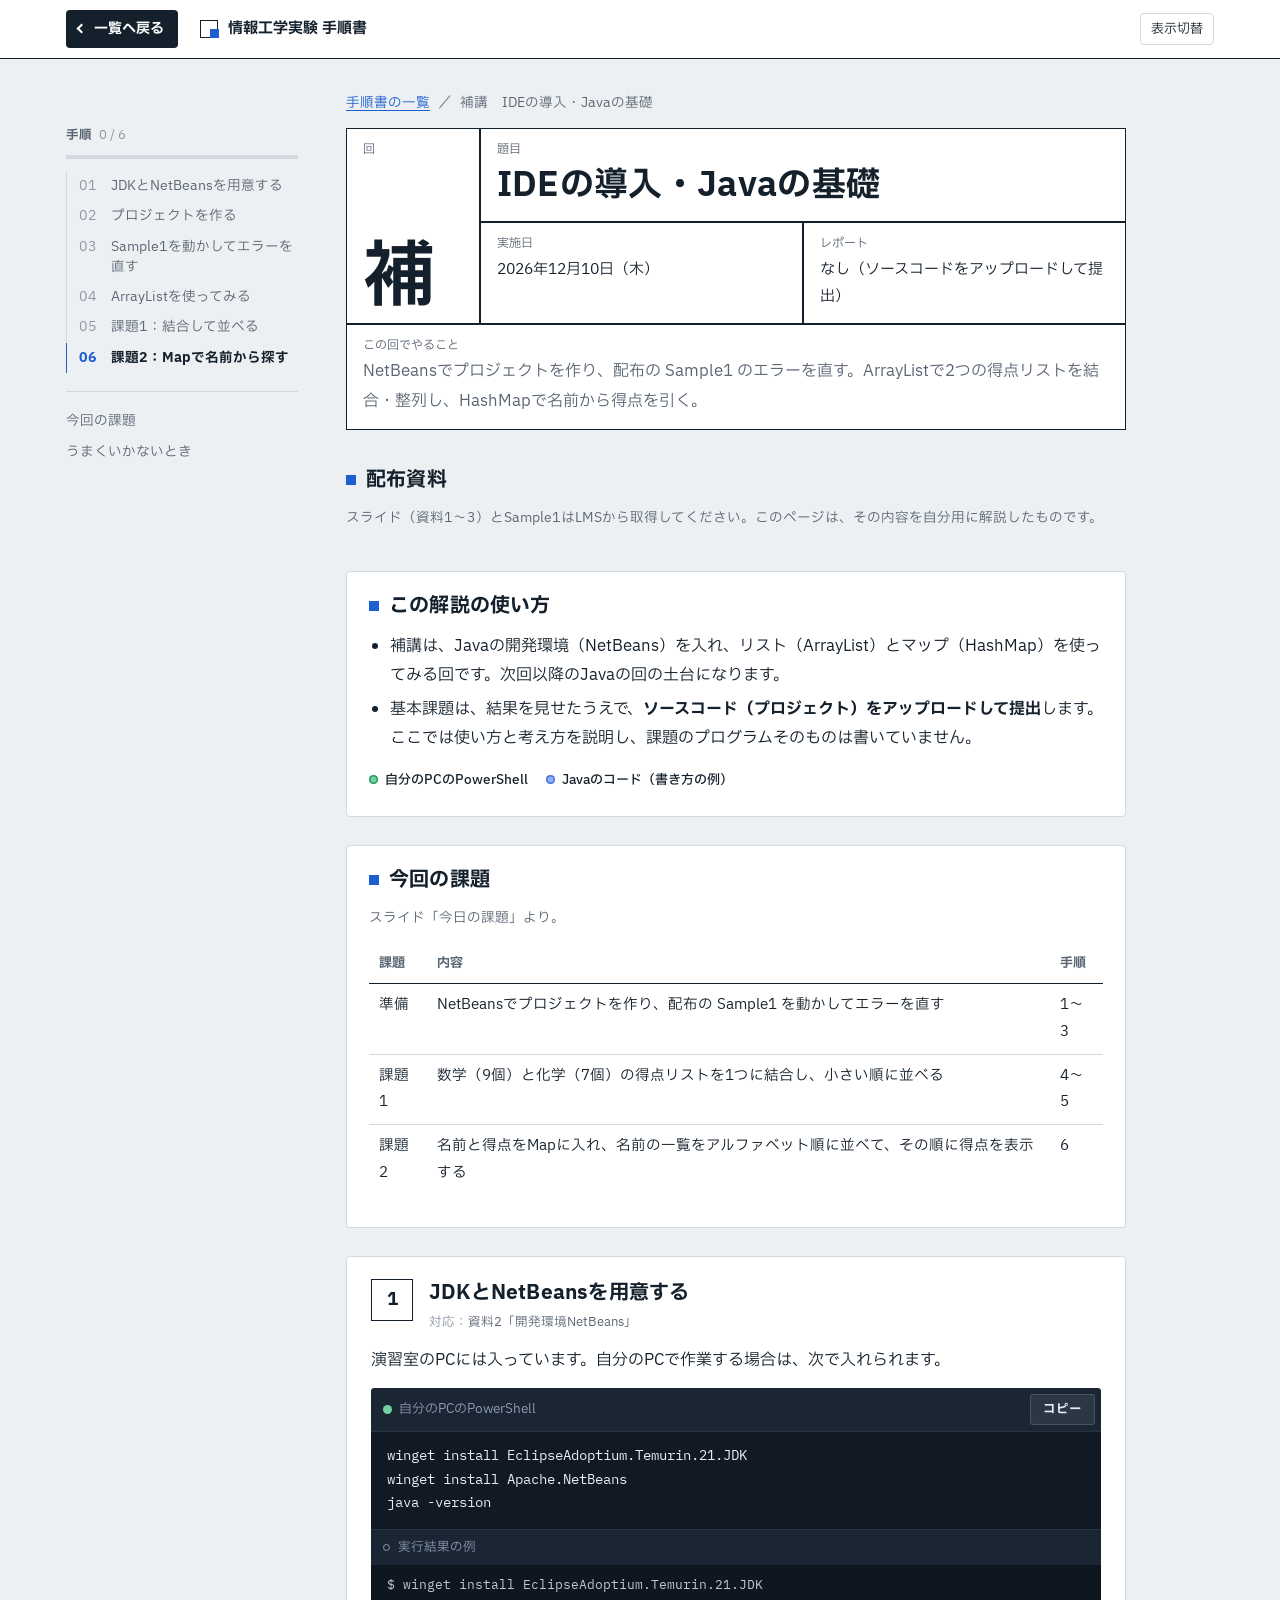
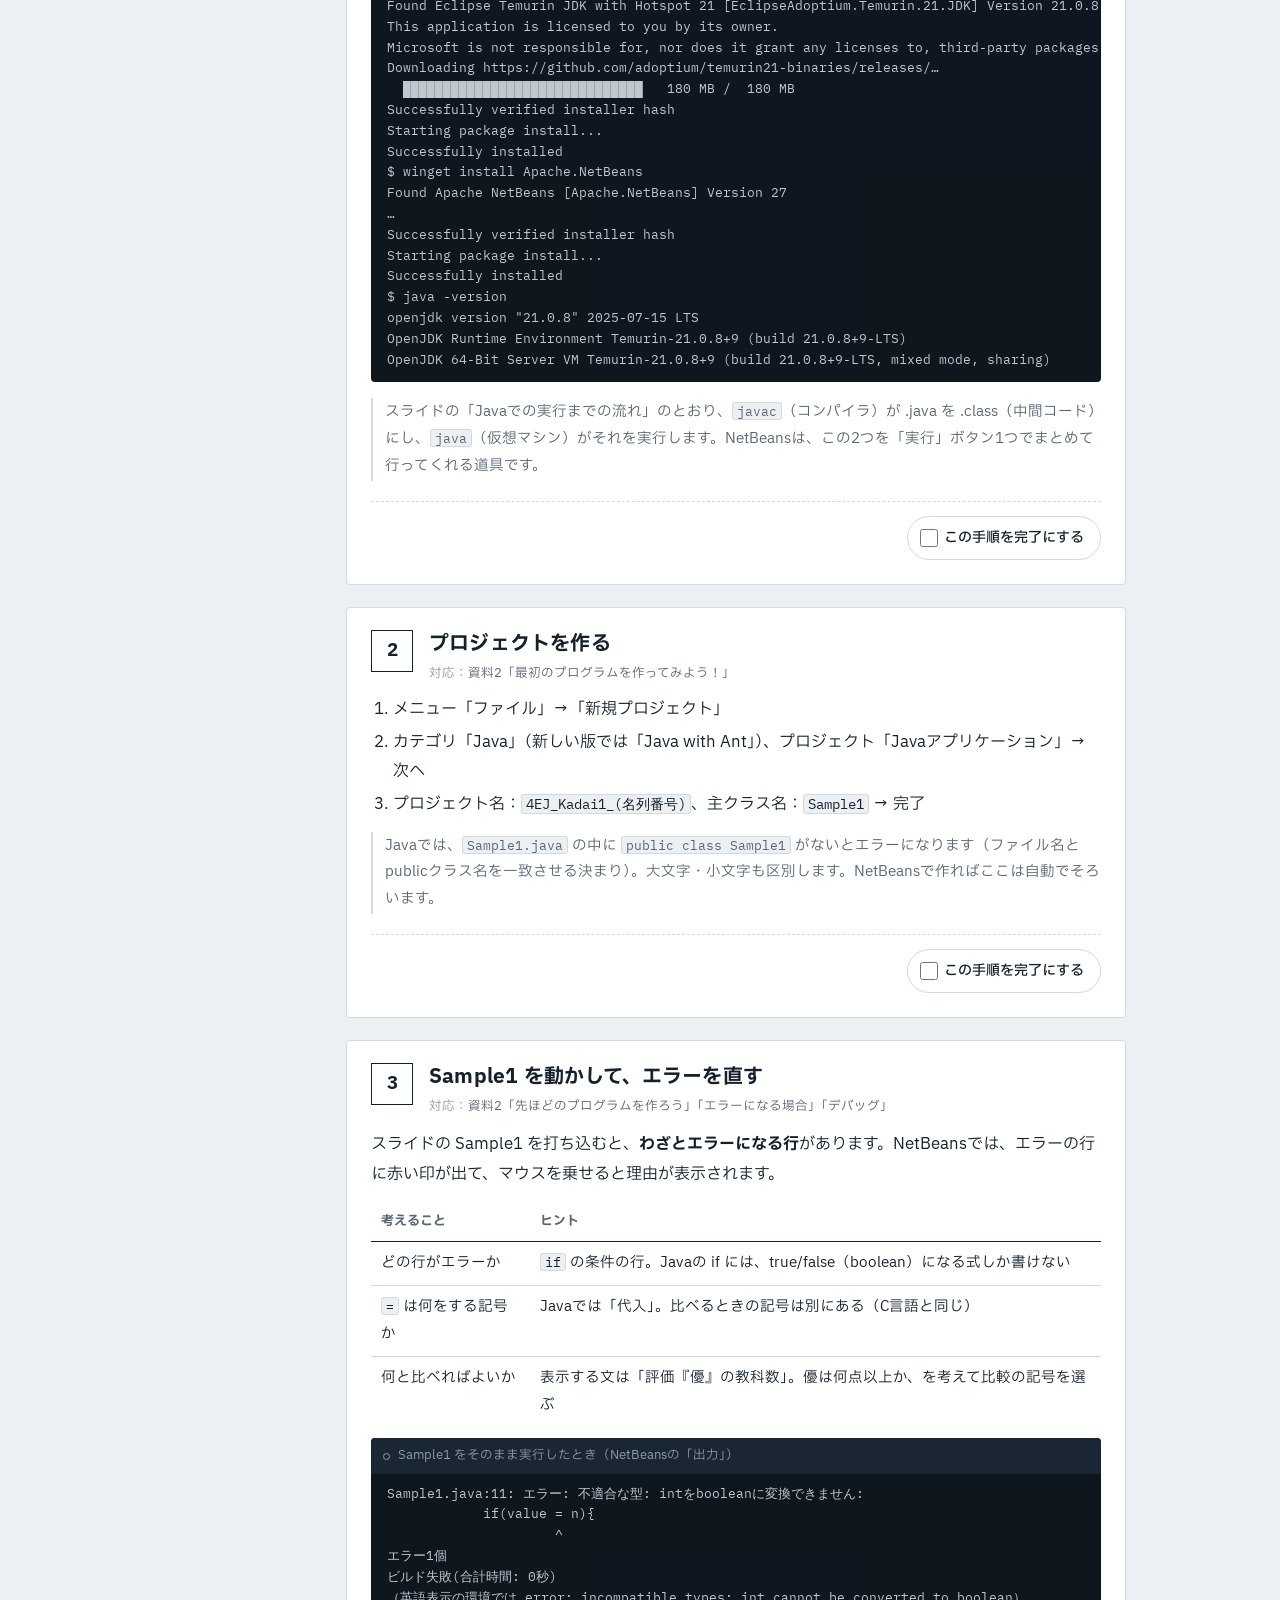
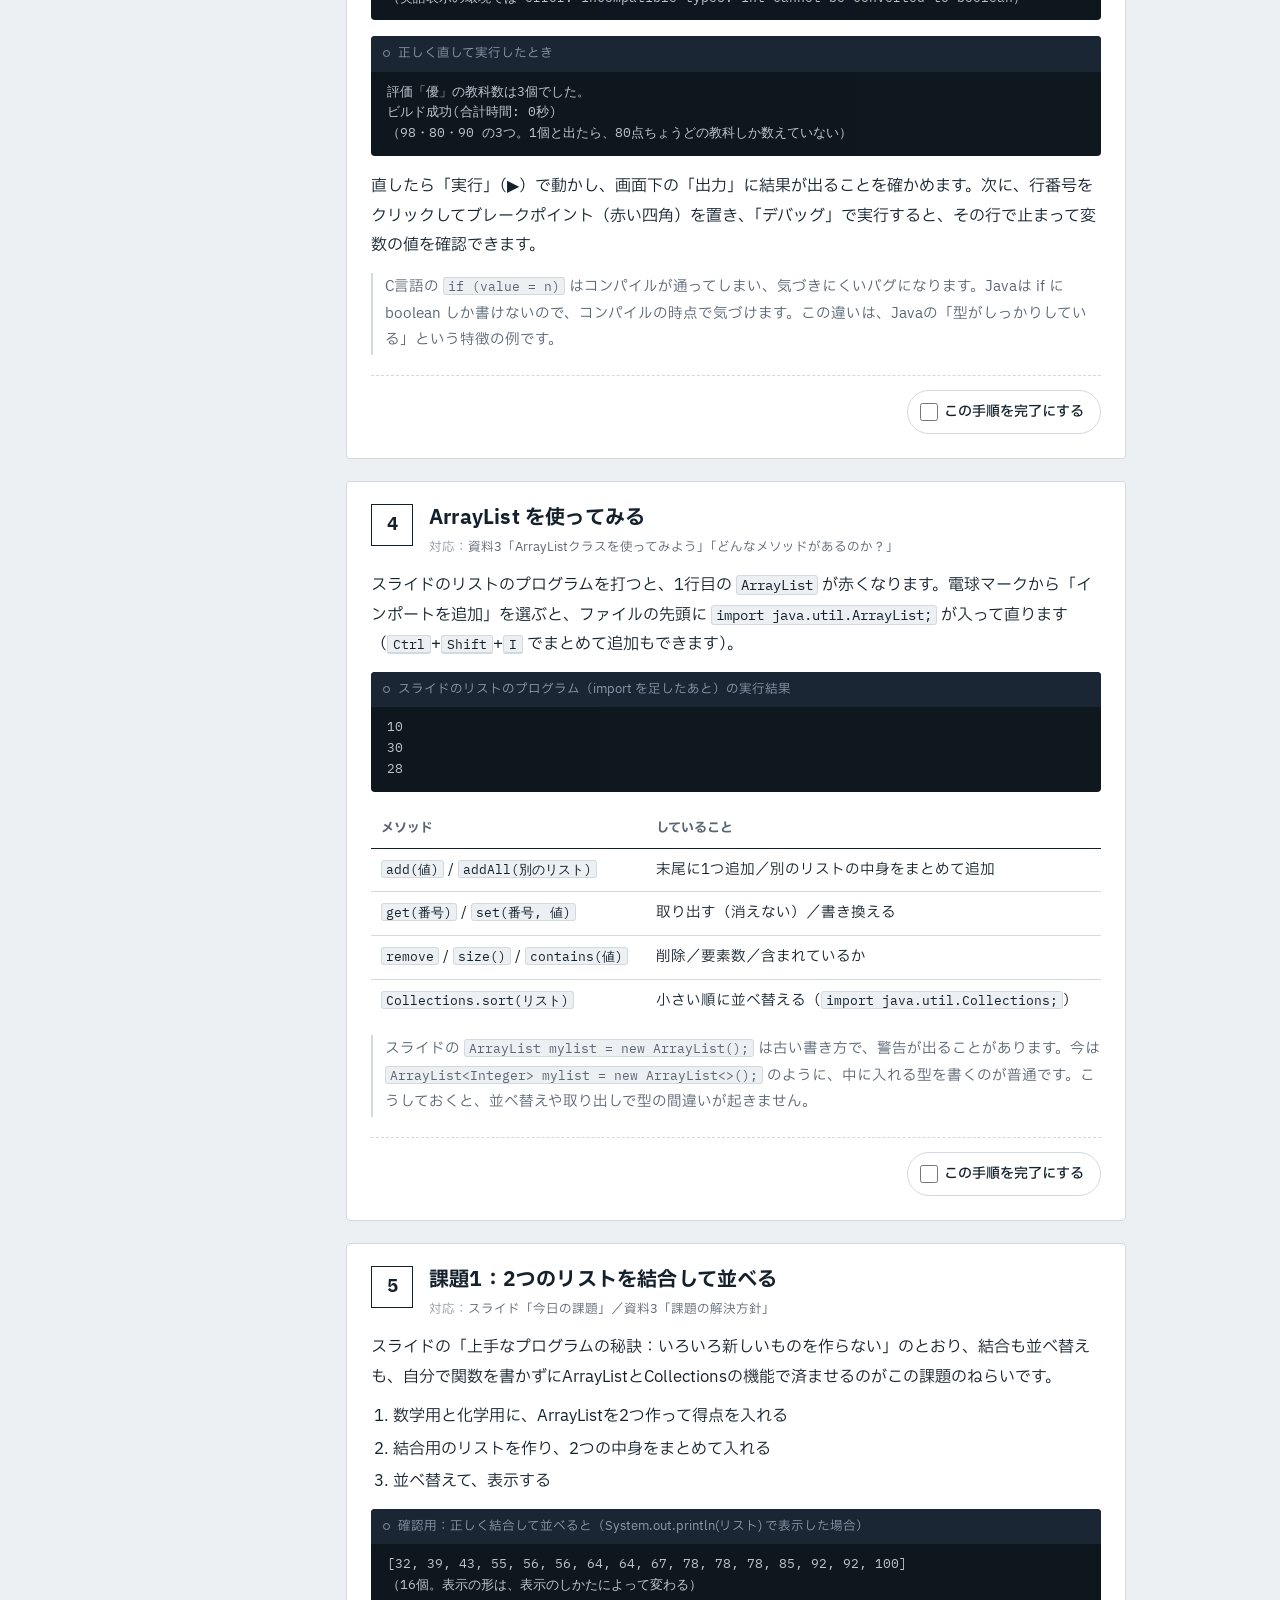
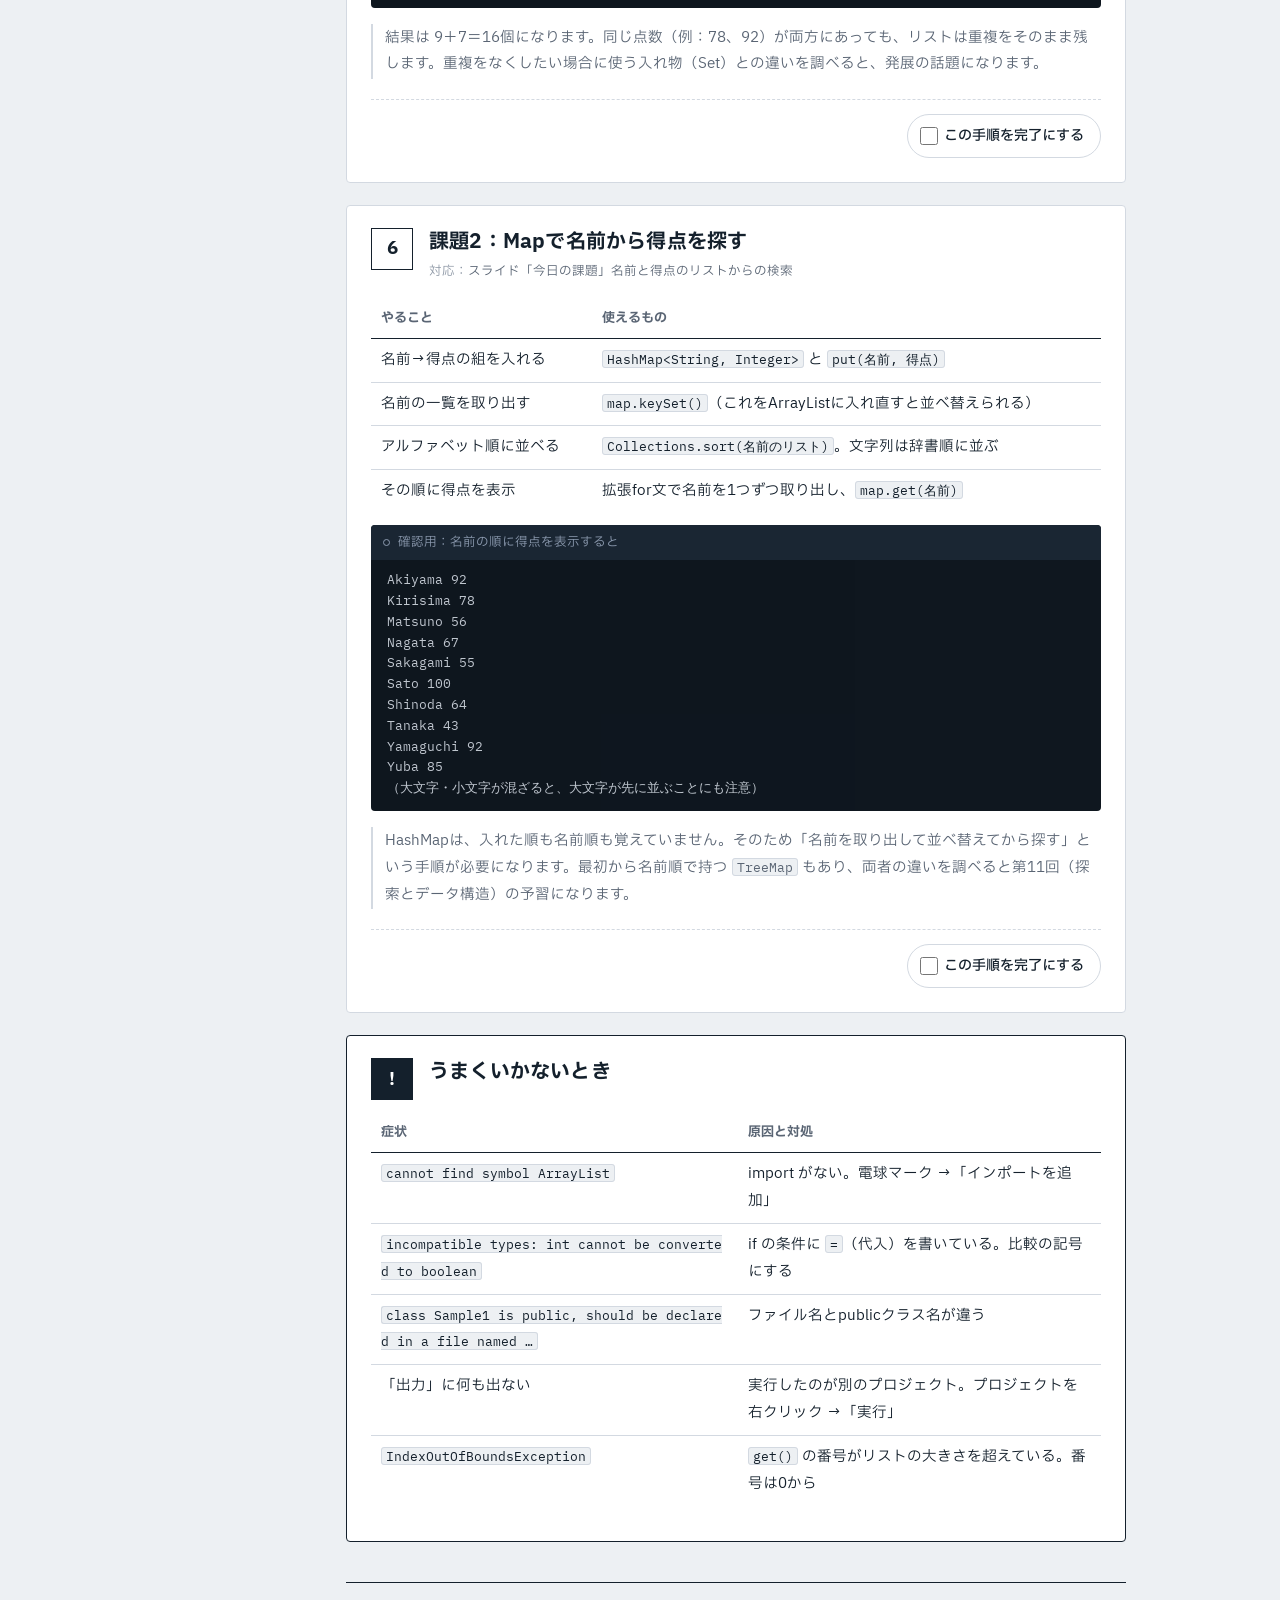
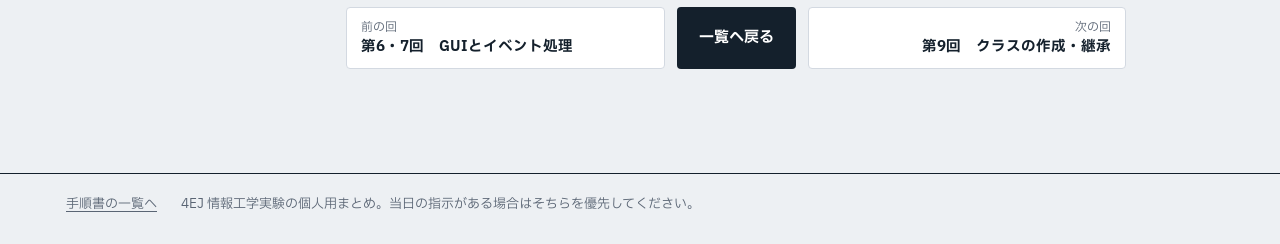
==== commit 68dd2532: "第3〜12回にプログラムの出力例を追加 Co-Authored-By: Claude Opus 5.5 <noreply@anthropic.com> Claude-Session: https://" ====
--- a/lab-hoko.html
+++ b/lab-hoko.html
@@ -8,7 +8,7 @@
 <meta name="theme-color" content="#14202C">
 <link rel="preconnect" href="https://fonts.googleapis.com"><link rel="preconnect" href="https://fonts.gstatic.com" crossorigin>
 <link href="https://fonts.googleapis.com/css2?family=IBM+Plex+Mono:wght@400;500&family=IBM+Plex+Sans+JP:wght@400;500;700&display=swap" rel="stylesheet">
-<link rel="stylesheet" href="assets/style.css?v=20261013h">
+<link rel="stylesheet" href="assets/style.css?v=20261013i">
 </head>
 <body data-lab="lab-hoko" data-label-ssh="Javaのコード（書き方の例）" data-label-win="自分のPCのPowerShell">
 <a class="skip" href="#content">本文へ移動</a>
@@ -114,6 +114,15 @@
       <tr><td>何と比べればよいか</td><td>表示する文は「評価『優』の教科数」。優は何点以上か、を考えて比較の記号を選ぶ</td></tr>
     </tbody>
   </table></div>
+  <div class="code" data-where="ssh" data-label="Sample1 をそのまま実行したとき（NetBeansの「出力」）"><pre class="out">Sample1.java:11: エラー: 不適合な型: intをbooleanに変換できません:
+            if(value = n){
+                     ^
+エラー1個
+ビルド失敗(合計時間: 0秒)
+（英語表示の環境では error: incompatible types: int cannot be converted to boolean）</pre></div>
+  <div class="code" data-where="ssh" data-label="正しく直して実行したとき"><pre class="out">評価「優」の教科数は3個でした。
+ビルド成功(合計時間: 0秒)
+（98・80・90 の3つ。1個と出たら、80点ちょうどの教科しか数えていない）</pre></div>
   <p>直したら「実行」（▶）で動かし、画面下の「出力」に結果が出ることを確かめます。次に、行番号をクリックしてブレークポイント（赤い四角）を置き、「デバッグ」で実行すると、その行で止まって変数の値を確認できます。</p>
   <p class="why">C言語の <code class="i">if (value = n)</code> はコンパイルが通ってしまい、気づきにくいバグになります。Javaは if に boolean しか書けないので、コンパイルの時点で気づけます。この違いは、Javaの「型がしっかりしている」という特徴の例です。</p>
 </section>
@@ -121,6 +130,9 @@
 <section class="step" id="s4" data-title="ArrayListを使ってみる">
   <div class="step-head"><div class="num">4</div><div><h2>ArrayList を使ってみる</h2><span class="slide">資料3「ArrayListクラスを使ってみよう」「どんなメソッドがあるのか？」</span></div><label class="done-toggle"><input type="checkbox"><span>完了</span></label></div>
   <p>スライドのリストのプログラムを打つと、1行目の <code class="i">ArrayList</code> が赤くなります。電球マークから「インポートを追加」を選ぶと、ファイルの先頭に <code class="i">import java.util.ArrayList;</code> が入って直ります（<kbd>Ctrl</kbd>+<kbd>Shift</kbd>+<kbd>I</kbd> でまとめて追加もできます）。</p>
+  <div class="code" data-where="ssh" data-label="スライドのリストのプログラム（import を足したあと）の実行結果"><pre class="out">10
+30
+28</pre></div>
   <div class="tbl"><table>
     <thead><tr><th>メソッド</th><th>していること</th></tr></thead>
     <tbody>
@@ -141,6 +153,8 @@
     <li>結合用のリストを作り、2つの中身をまとめて入れる</li>
     <li>並べ替えて、表示する</li>
   </ol>
+  <div class="code" data-where="ssh" data-label="確認用：正しく結合して並べると（System.out.println(リスト) で表示した場合）"><pre class="out">[32, 39, 43, 55, 56, 56, 64, 64, 67, 78, 78, 78, 85, 92, 92, 100]
+（16個。表示の形は、表示のしかたによって変わる）</pre></div>
   <p class="why">結果は 9＋7＝16個になります。同じ点数（例：78、92）が両方にあっても、リストは重複をそのまま残します。重複をなくしたい場合に使う入れ物（Set）との違いを調べると、発展の話題になります。</p>
 </section>
 
@@ -155,6 +169,17 @@
       <tr><td>その順に得点を表示</td><td>拡張for文で名前を1つずつ取り出し、<code class="i">map.get(名前)</code></td></tr>
     </tbody>
   </table></div>
+  <div class="code" data-where="ssh" data-label="確認用：名前の順に得点を表示すると"><pre class="out">Akiyama 92
+Kirisima 78
+Matsuno 56
+Nagata 67
+Sakagami 55
+Sato 100
+Shinoda 64
+Tanaka 43
+Yamaguchi 92
+Yuba 85
+（大文字・小文字が混ざると、大文字が先に並ぶことにも注意）</pre></div>
   <p class="why">HashMapは、入れた順も名前順も覚えていません。そのため「名前を取り出して並べ替えてから探す」という手順が必要になります。最初から名前順で持つ <code class="i">TreeMap</code> もあり、両者の違いを調べると第11回（探索とデータ構造）の予習になります。</p>
 </section>
 
@@ -180,6 +205,6 @@
   </main>
 </div>
 <footer class="site-foot"><div class="site-foot-in"><a href="./">手順書の一覧へ</a><span>4EJ 情報工学実験の個人用まとめ。当日の指示がある場合はそちらを優先してください。</span></div></footer>
-<script src="assets/app.js?v=20261013h"></script>
+<script src="assets/app.js?v=20261013i"></script>
 </body>
 </html>
--- a/assets/style.css
+++ b/assets/style.css
@@ -309,3 +309,4 @@
 .step-foot .done-toggle:hover{border-color:var(--ok)}
 .step-foot .done-toggle span{display:inline}
 .step.done .step-foot .done-toggle{border-color:var(--ok);color:var(--ok)}
+.code.result-only .out-top{border-top:0}
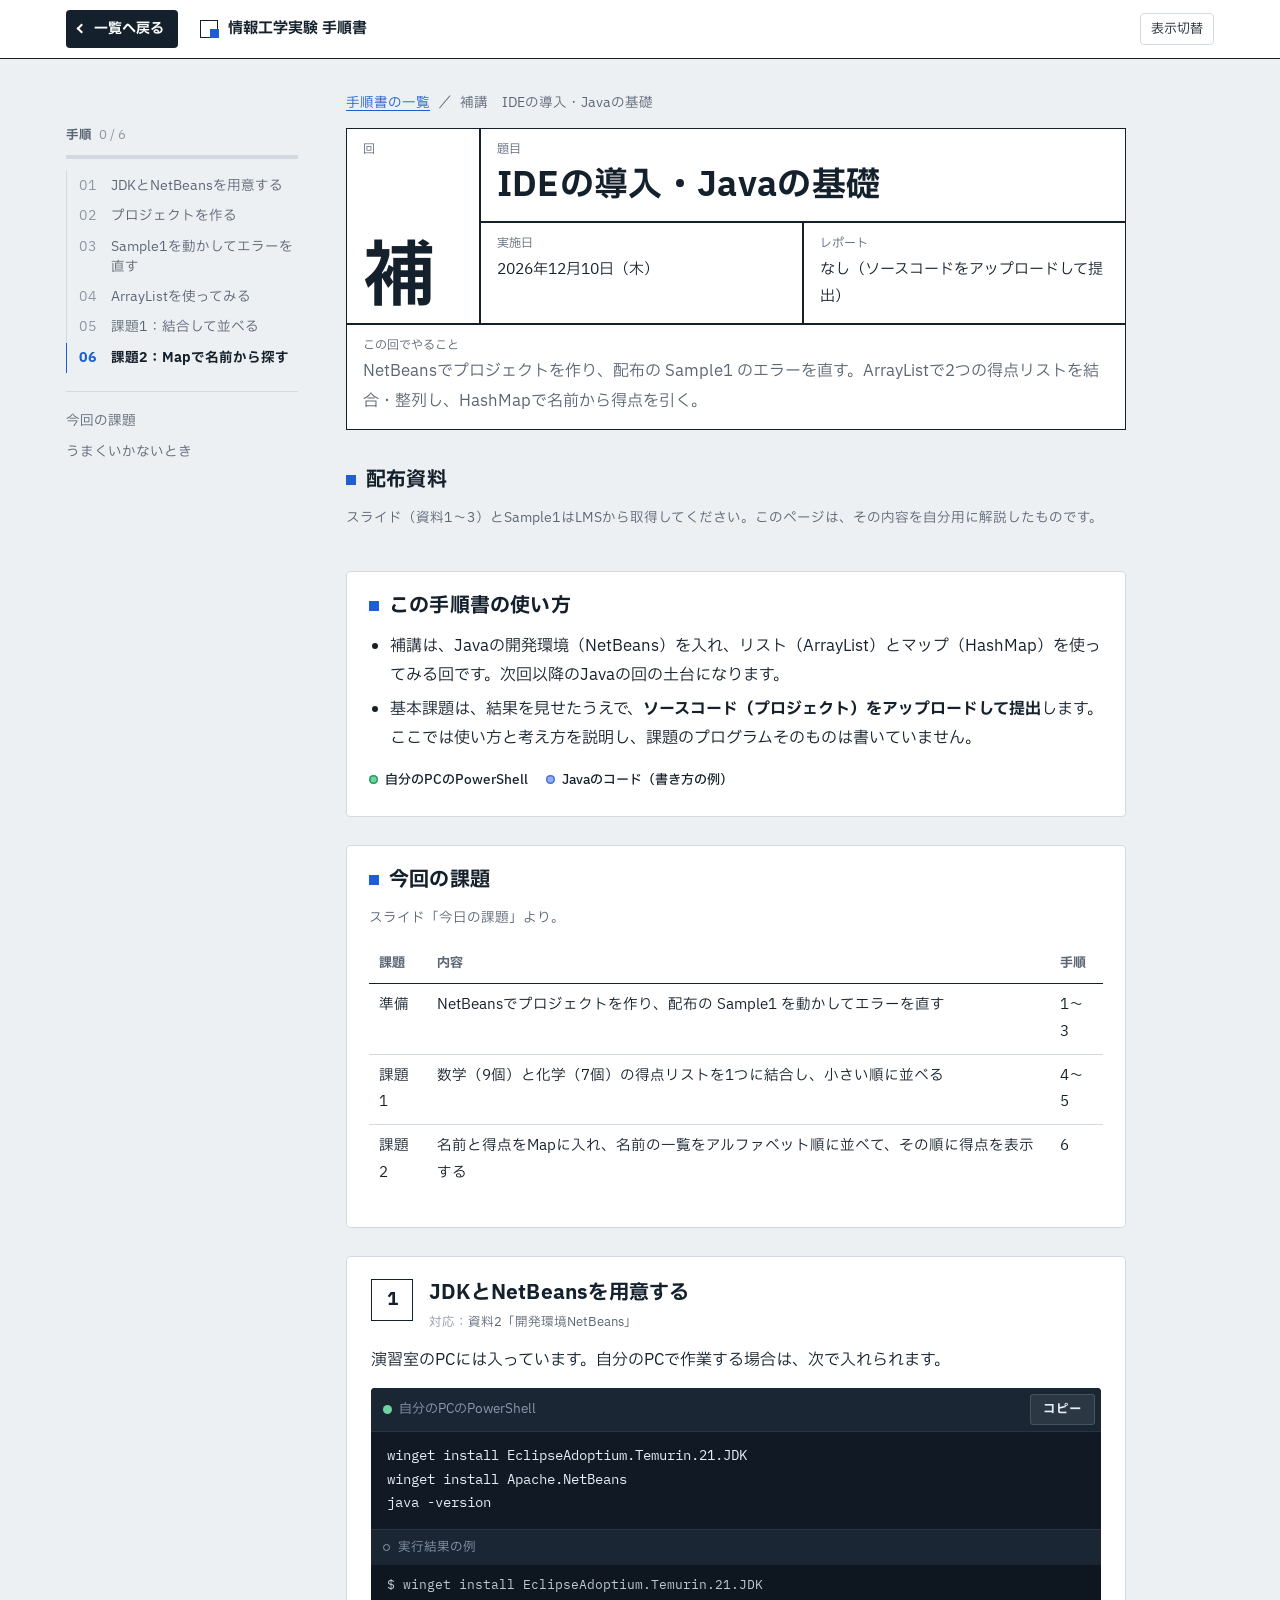
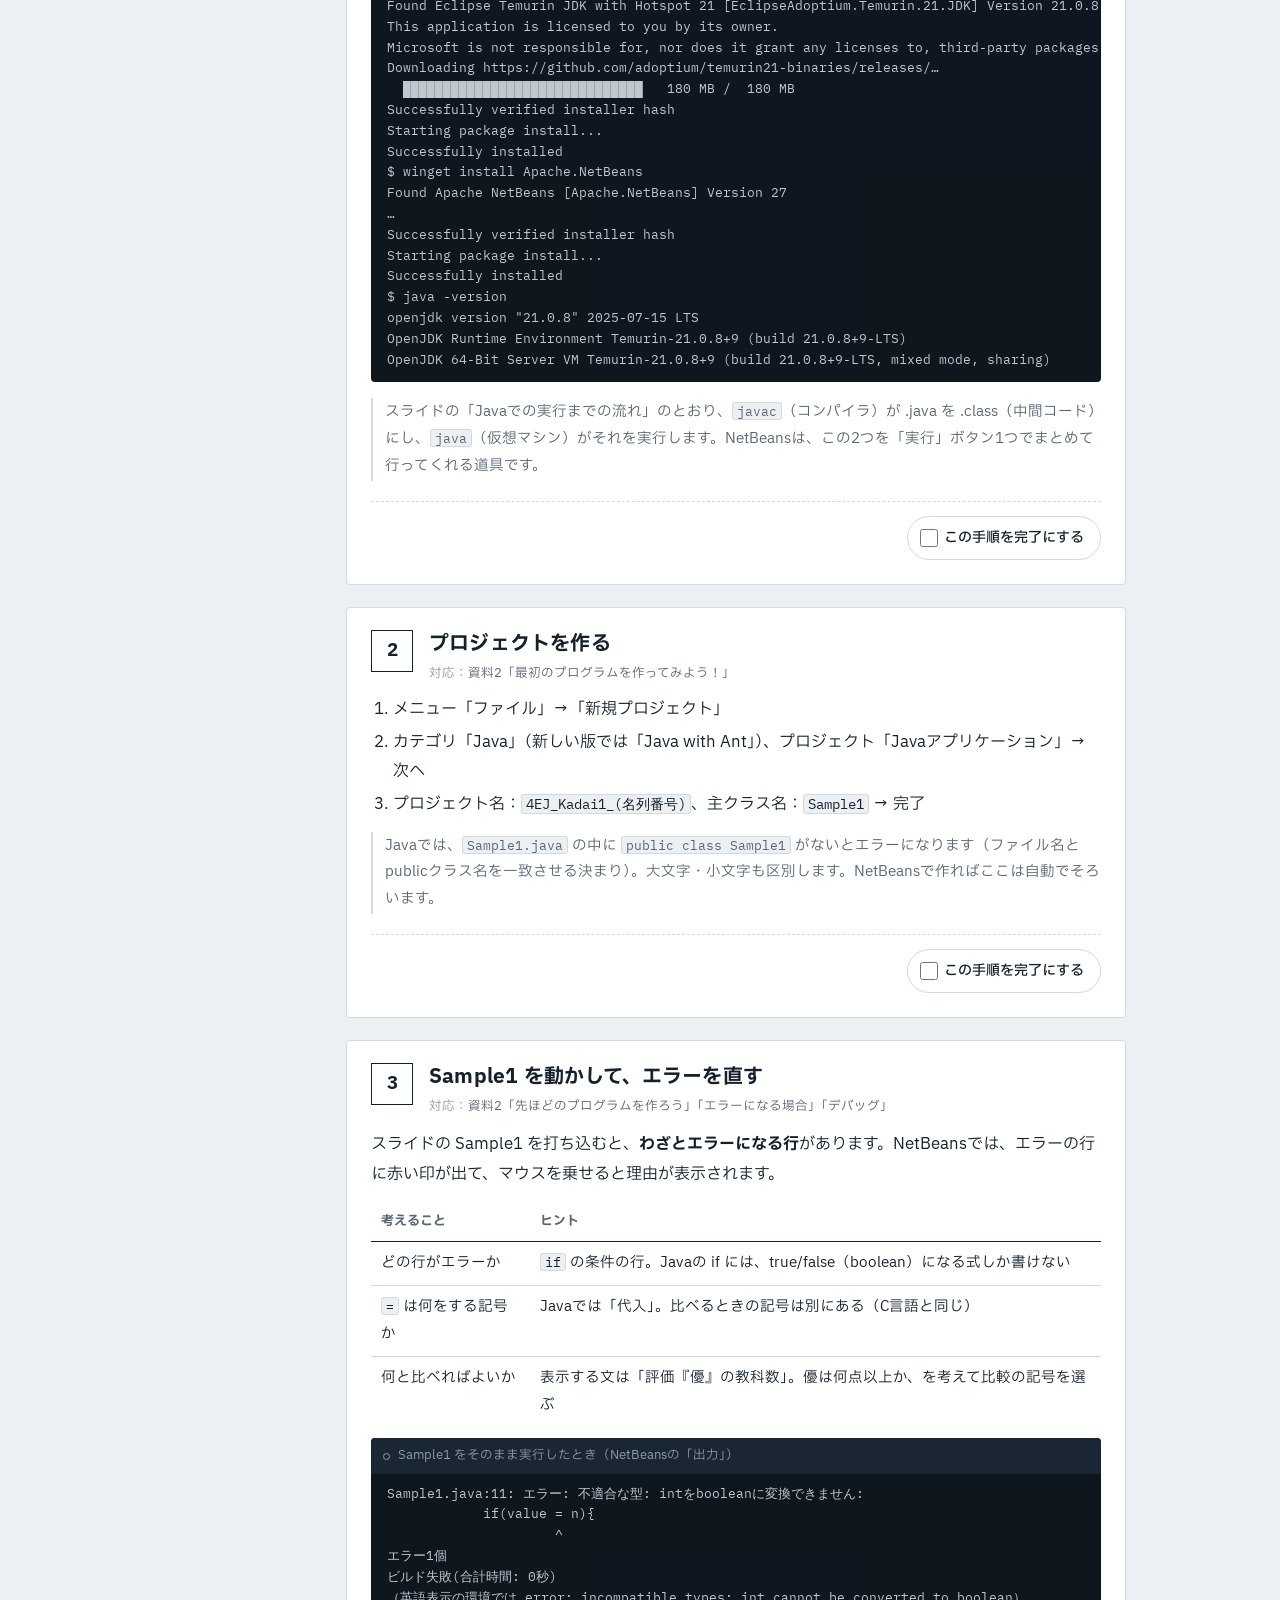
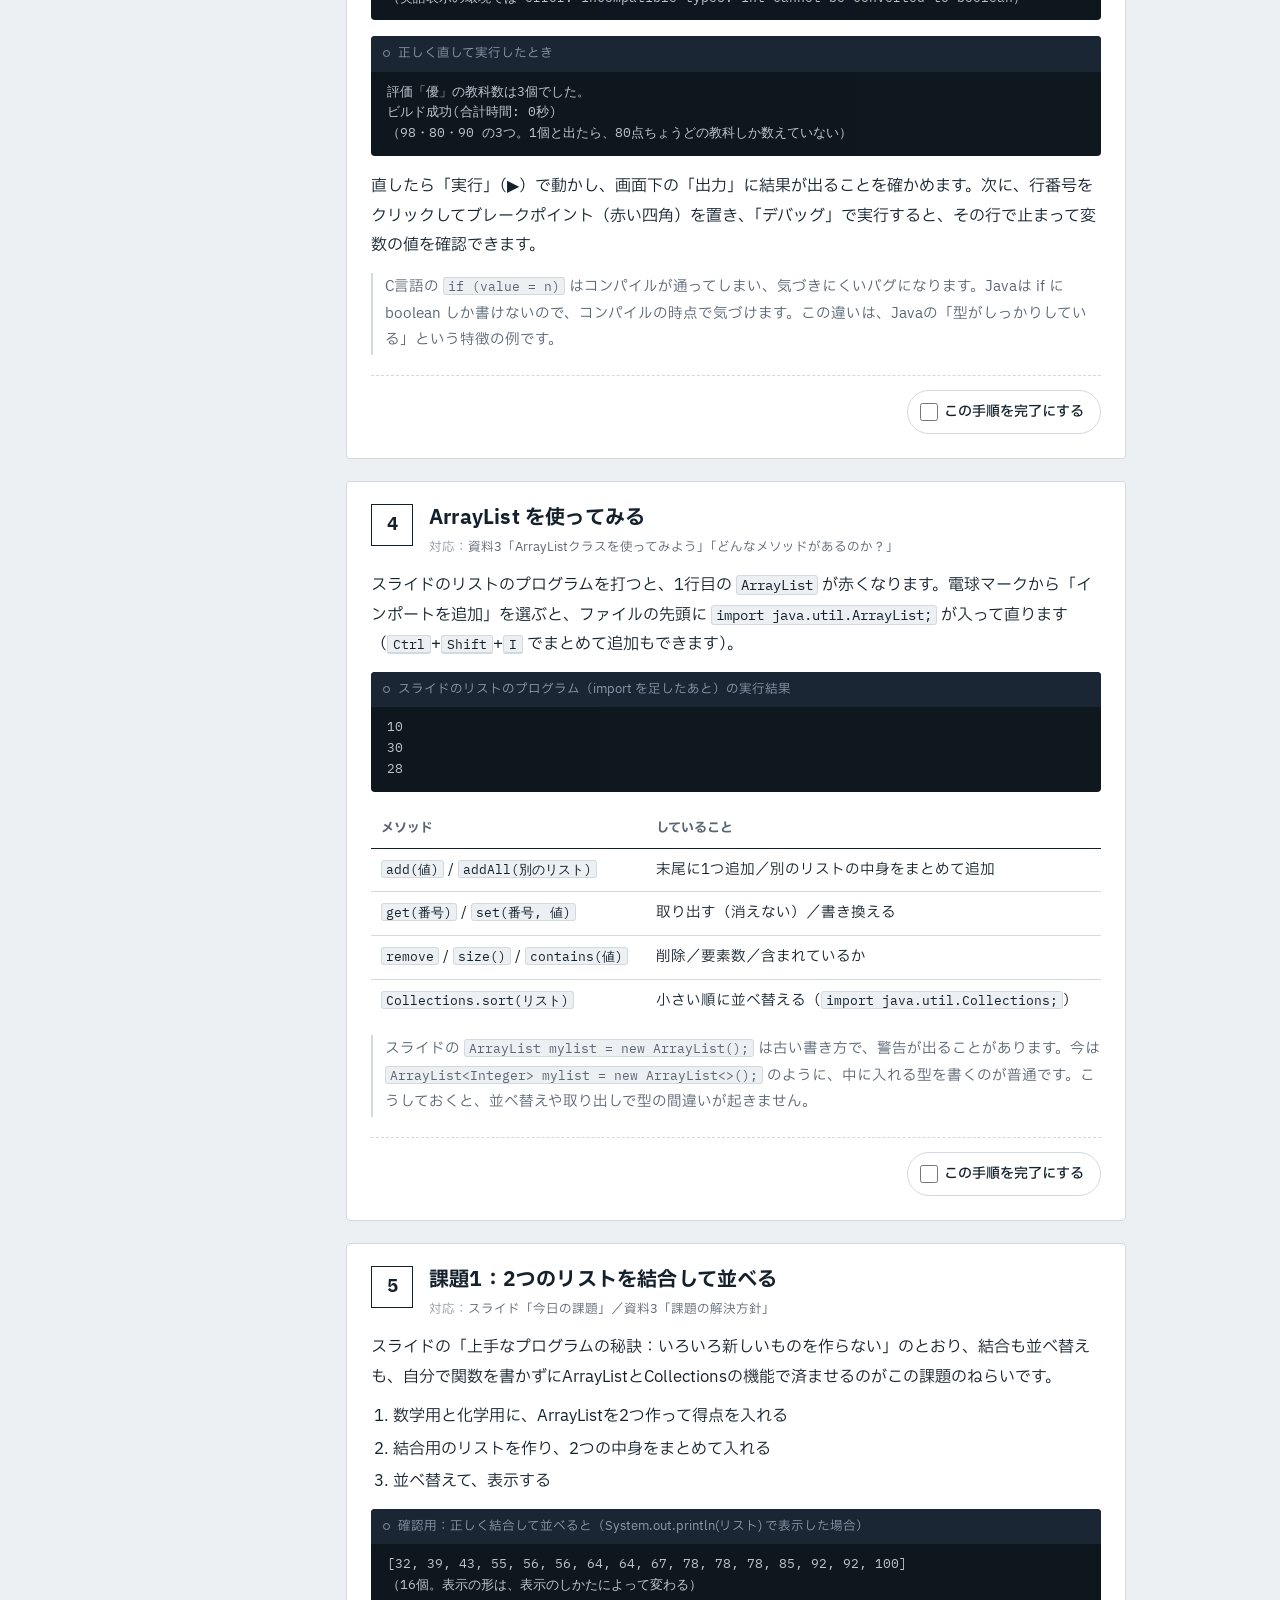
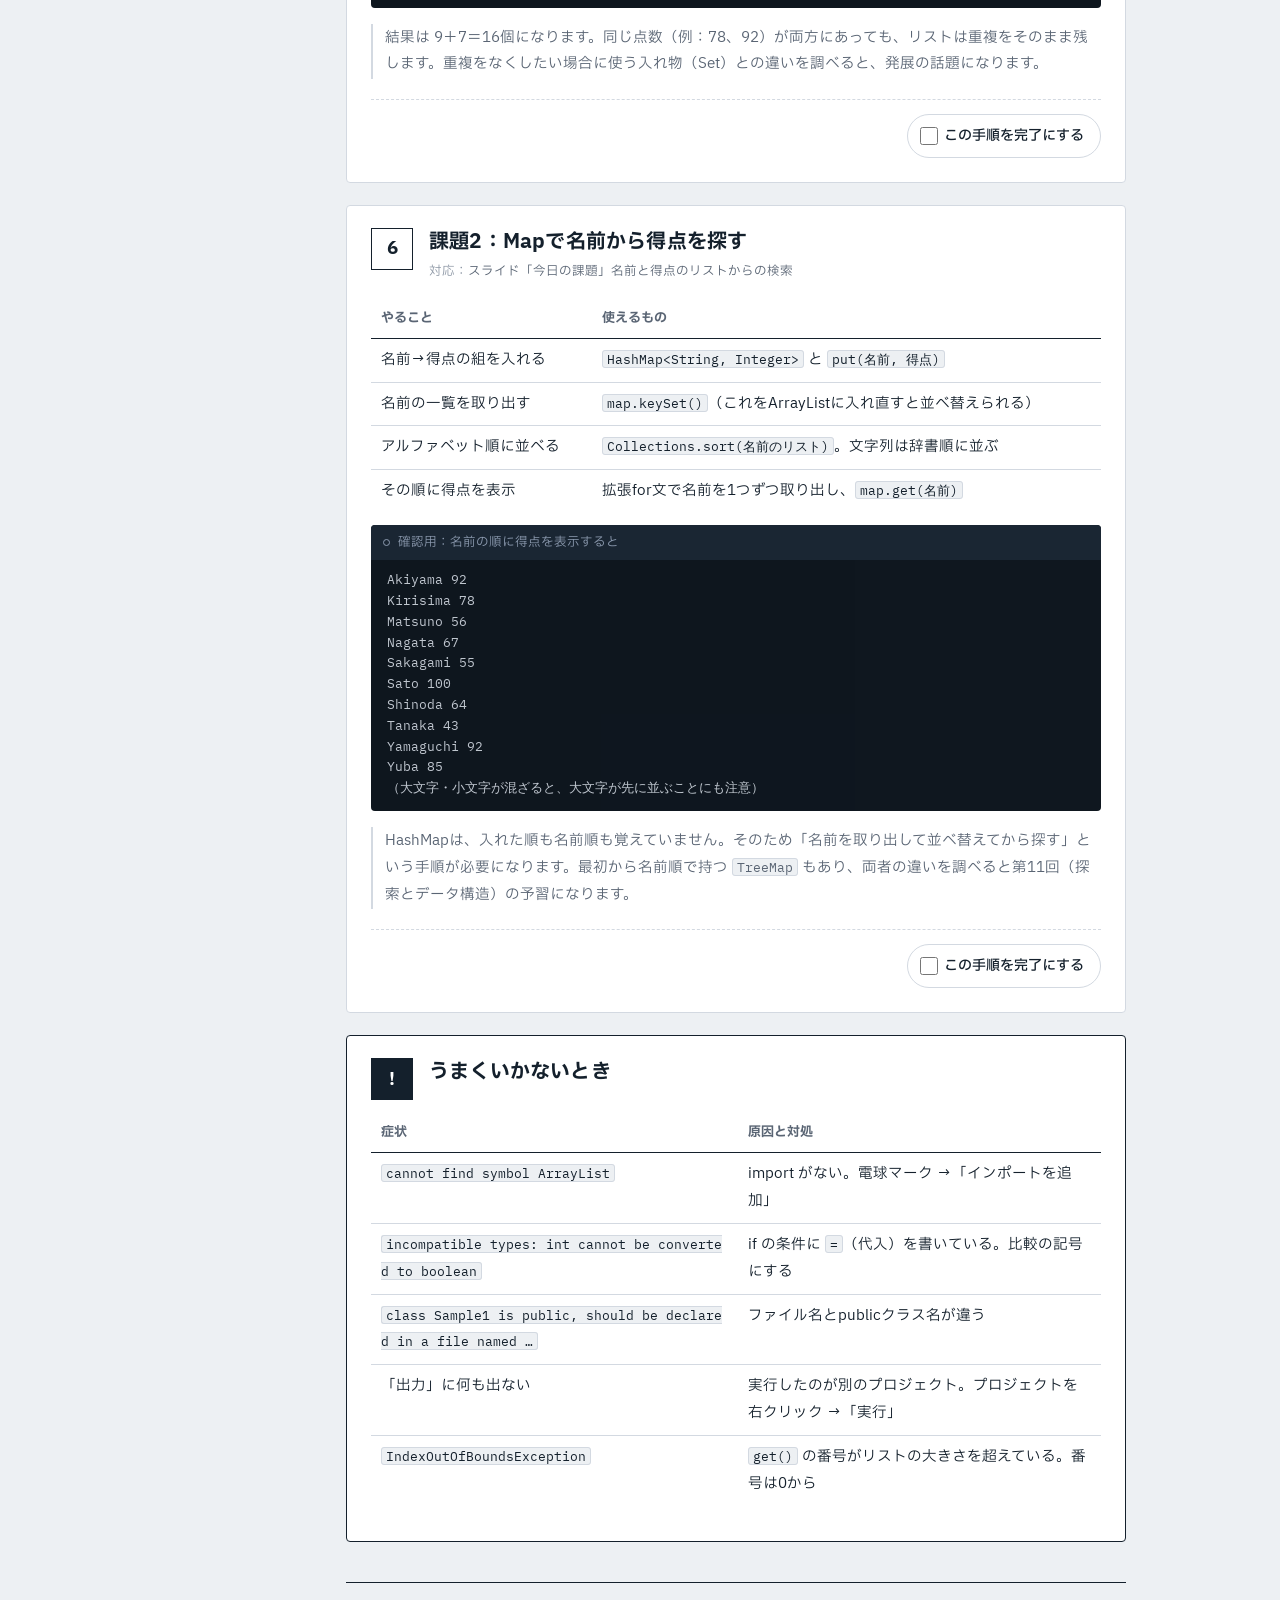
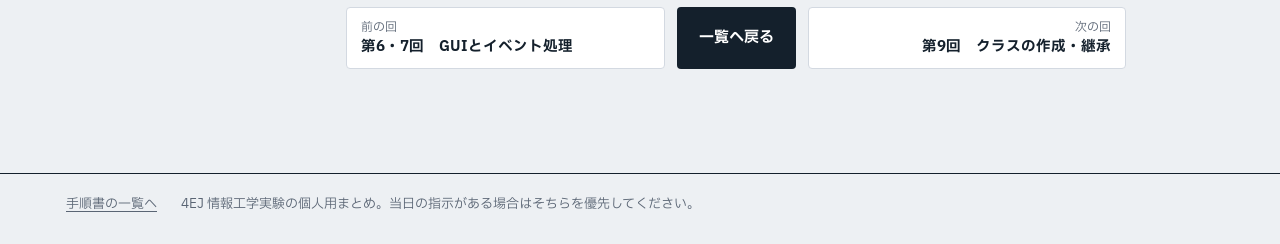
==== commit eadd4e2f: "一覧のリンク表記を「手順書を開く」にそろえる Co-Authored-By: Claude Opus 5.5 <noreply@anthropic.com> Claude-Session: https" ====
--- a/lab-hoko.html
+++ b/lab-hoko.html
@@ -8,7 +8,7 @@
 <meta name="theme-color" content="#14202C">
 <link rel="preconnect" href="https://fonts.googleapis.com"><link rel="preconnect" href="https://fonts.gstatic.com" crossorigin>
 <link href="https://fonts.googleapis.com/css2?family=IBM+Plex+Mono:wght@400;500&family=IBM+Plex+Sans+JP:wght@400;500;700&display=swap" rel="stylesheet">
-<link rel="stylesheet" href="assets/style.css?v=20261013i">
+<link rel="stylesheet" href="assets/style.css?v=20261013j">
 </head>
 <body data-lab="lab-hoko" data-label-ssh="Javaのコード（書き方の例）" data-label-win="自分のPCのPowerShell">
 <a class="skip" href="#content">本文へ移動</a>
@@ -42,7 +42,7 @@
 <details class="toc-inline"><summary>手順の一覧</summary><ol id="toc-inline"></ol></details>
 
 <section class="panel" id="intro">
-  <h2 class="sec">この解説の使い方</h2>
+  <h2 class="sec">この手順書の使い方</h2>
   <ul>
     <li>補講は、Javaの開発環境（NetBeans）を入れ、リスト（ArrayList）とマップ（HashMap）を使ってみる回です。次回以降のJavaの回の土台になります。</li>
     <li>基本課題は、結果を見せたうえで、<strong>ソースコード（プロジェクト）をアップロードして提出</strong>します。ここでは使い方と考え方を説明し、課題のプログラムそのものは書いていません。</li>
@@ -205,6 +205,6 @@
   </main>
 </div>
 <footer class="site-foot"><div class="site-foot-in"><a href="./">手順書の一覧へ</a><span>4EJ 情報工学実験の個人用まとめ。当日の指示がある場合はそちらを優先してください。</span></div></footer>
-<script src="assets/app.js?v=20261013i"></script>
+<script src="assets/app.js?v=20261013j"></script>
 </body>
 </html>
